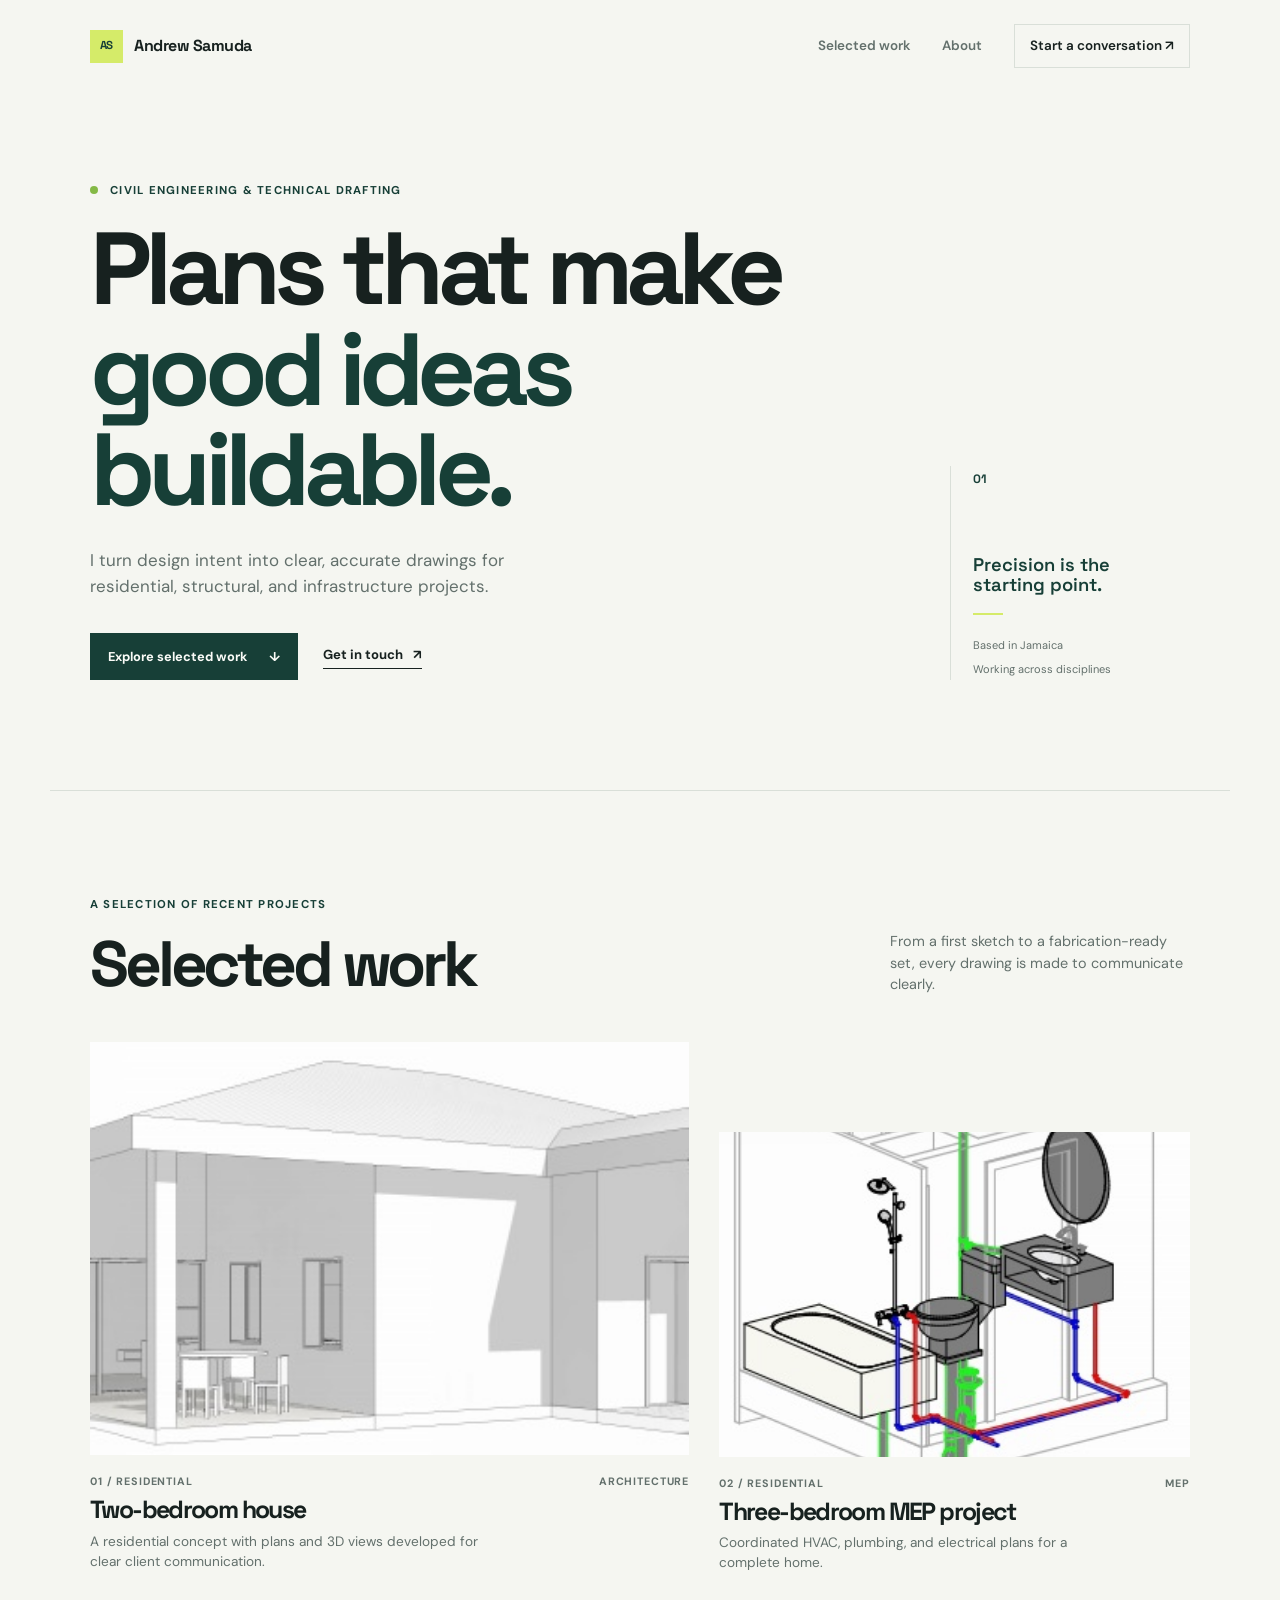
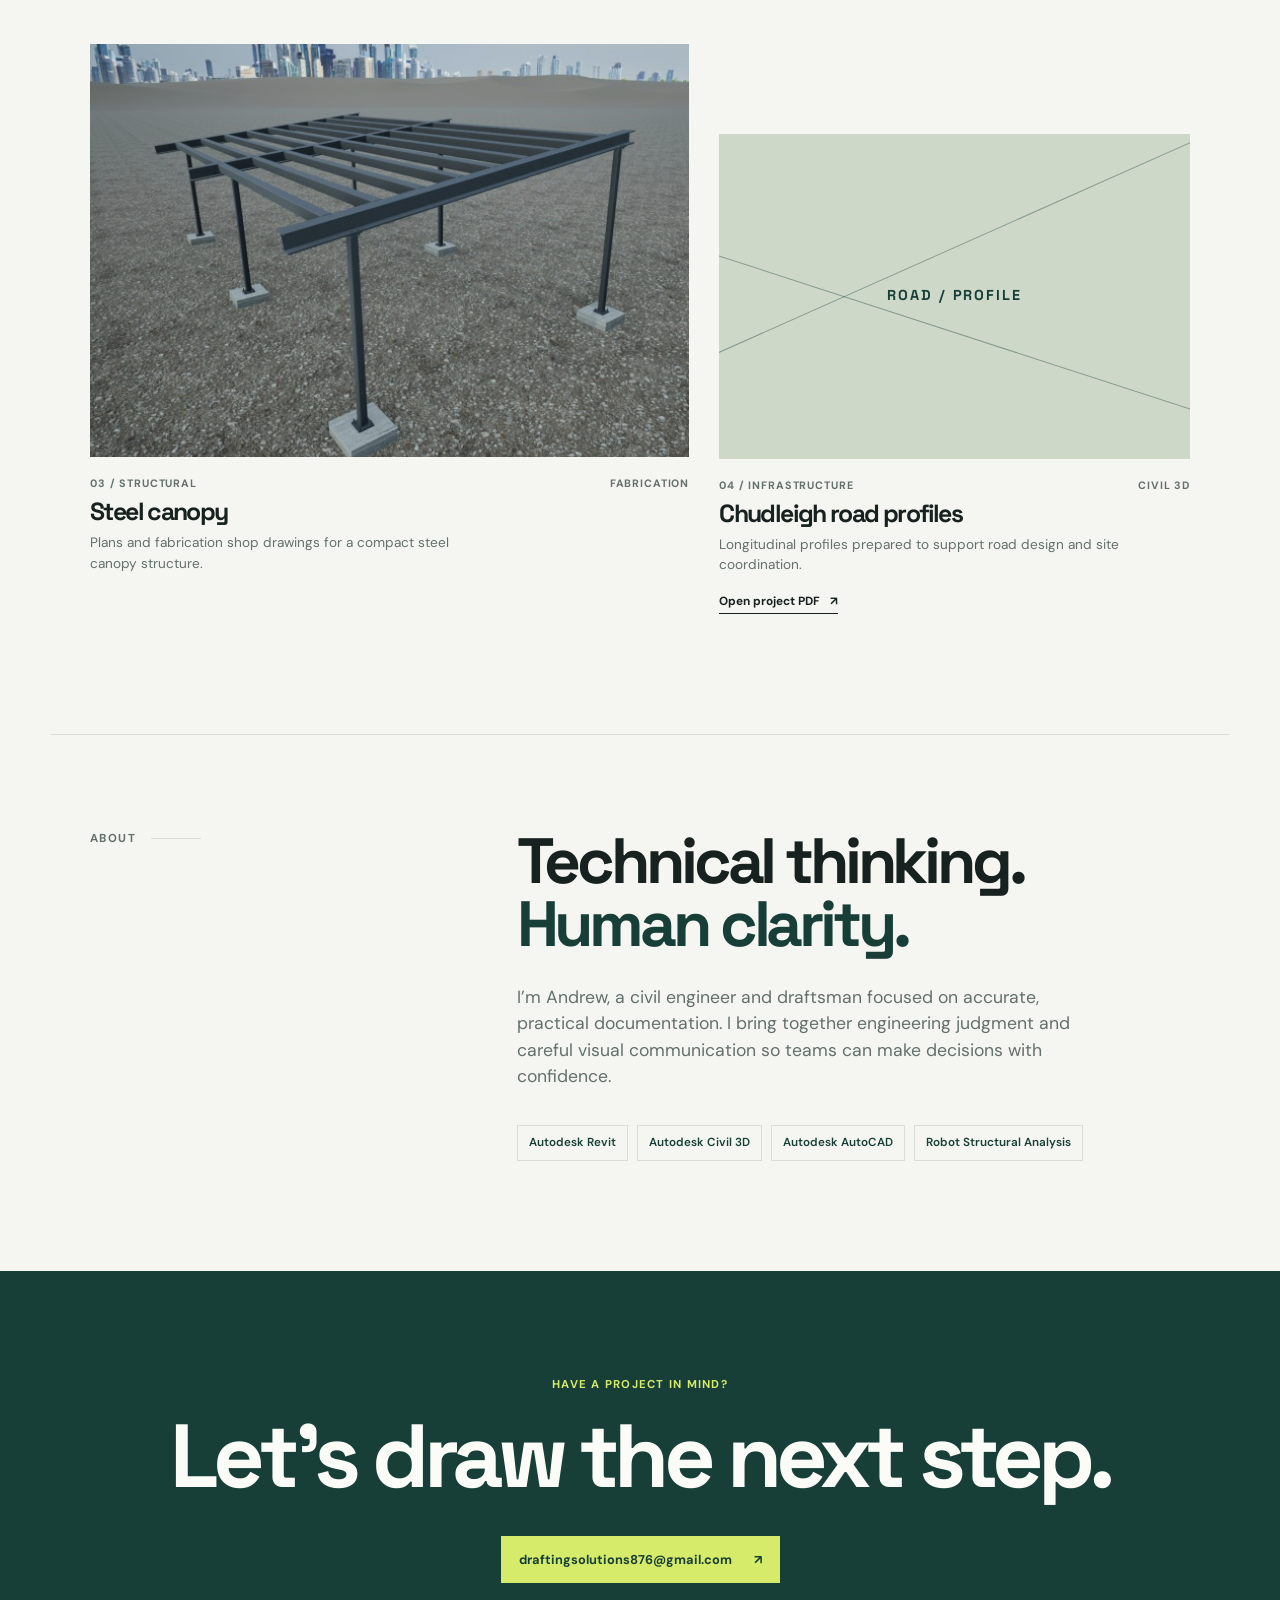
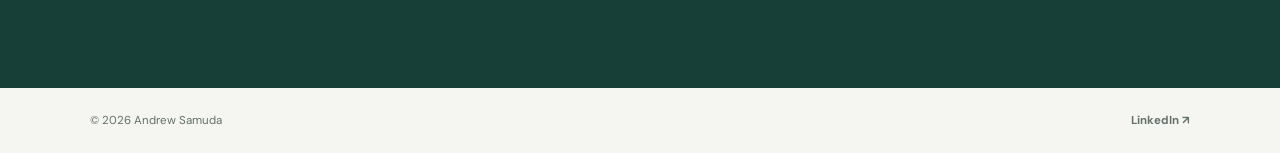
==== index.html @ 1c235bd5 "Move site files to repo root" ====
<!doctype html>
<html lang="en">
<head>
  <meta charset="utf-8">
  <meta name="viewport" content="width=device-width, initial-scale=1">
  <meta name="description" content="Andrew Samuda's civil engineering and technical drafting portfolio.">
  <title>Andrew Samuda | Civil Engineering &amp; Drafting</title>
  <link rel="preconnect" href="https://fonts.googleapis.com">
  <link rel="preconnect" href="https://fonts.gstatic.com" crossorigin>
  <link href="https://fonts.googleapis.com/css2?family=DM+Sans:wght@400;500;600;700&amp;family=Space+Grotesk:wght@500;600;700&amp;display=swap" rel="stylesheet">
  <link rel="stylesheet" href="style.css">
</head>
<body>
  <header class="site-header">
    <a class="brand" href="#top" aria-label="Andrew Samuda home">
      <span class="brand-mark">AS</span>
      <span>Andrew Samuda</span>
    </a>
    <nav aria-label="Primary navigation">
      <a href="#work">Selected work</a>
      <a href="#about">About</a>
      <a class="nav-contact" href="mailto:draftingsolutions876@gmail.com">Start a conversation <span aria-hidden="true">↗</span></a>
    </nav>
  </header>

  <main id="top">
    <section class="hero" aria-labelledby="hero-title">
      <div class="hero-copy">
        <p class="eyebrow"><span class="status-dot"></span> Civil engineering &amp; technical drafting</p>
        <h1 id="hero-title">Plans that make<br><em>good ideas buildable.</em></h1>
        <p class="hero-intro">I turn design intent into clear, accurate drawings for residential, structural, and infrastructure projects.</p>
        <div class="hero-actions">
          <a class="button button-primary" href="#work">Explore selected work <span aria-hidden="true">↓</span></a>
          <a class="text-link" href="mailto:draftingsolutions876@gmail.com">Get in touch <span aria-hidden="true">↗</span></a>
        </div>
      </div>
      <div class="hero-note" aria-label="Professional focus">
        <span class="note-number">01</span>
        <p>Precision is the<br>starting point.</p>
        <span class="note-line"></span>
        <small>Based in Jamaica<br>Working across disciplines</small>
      </div>
    </section>

    <section class="work-section" id="work" aria-labelledby="work-title">
      <div class="section-heading">
        <div>
          <p class="eyebrow">A selection of recent projects</p>
          <h2 id="work-title">Selected work</h2>
        </div>
        <p class="section-description">From a first sketch to a fabrication-ready set, every drawing is made to communicate clearly.</p>
      </div>

      <div class="project-grid">
        <article class="project-card project-featured">
          <a class="project-image" href="portfolio/2-bedroom-house.pdf" target="_blank" rel="noopener" aria-label="Open two-bedroom residential project PDF">
            <img src="portfolio/2bedroom.jpg" alt="Rendered view of a two-bedroom house">
            <span class="view-project">View PDF <span aria-hidden="true">↗</span></span>
          </a>
          <div class="project-meta"><span>01 / Residential</span><span>Architecture</span></div>
          <h3>Two-bedroom house</h3>
          <p>A residential concept with plans and 3D views developed for clear client communication.</p>
        </article>

        <article class="project-card">
          <a class="project-image" href="portfolio/3-Bedroom-MEP-Project.pdf" target="_blank" rel="noopener" aria-label="Open three-bedroom MEP project PDF">
            <img src="portfolio/mep.jpg" alt="MEP drawing for a residential project">
            <span class="view-project">View PDF <span aria-hidden="true">↗</span></span>
          </a>
          <div class="project-meta"><span>02 / Residential</span><span>MEP</span></div>
          <h3>Three-bedroom MEP project</h3>
          <p>Coordinated HVAC, plumbing, and electrical plans for a complete home.</p>
        </article>

        <article class="project-card">
          <a class="project-image" href="portfolio/steel-canopy.pdf" target="_blank" rel="noopener" aria-label="Open steel canopy project PDF">
            <img src="portfolio/canopy.jpg" alt="Steel canopy design drawing">
            <span class="view-project">View PDF <span aria-hidden="true">↗</span></span>
          </a>
          <div class="project-meta"><span>03 / Structural</span><span>Fabrication</span></div>
          <h3>Steel canopy</h3>
          <p>Plans and fabrication shop drawings for a compact steel canopy structure.</p>
        </article>

        <article class="project-card">
          <a class="project-image project-placeholder" href="portfolio/chudleigh-road profiles.pdf" target="_blank" rel="noopener" aria-label="Open Chudleigh road profiles project PDF">
            <span class="placeholder-label">ROAD / PROFILE</span>
            <span class="road-line road-line-one"></span><span class="road-line road-line-two"></span>
            <span class="view-project">View PDF <span aria-hidden="true">↗</span></span>
          </a>
          <div class="project-meta"><span>04 / Infrastructure</span><span>Civil 3D</span></div>
          <h3>Chudleigh road profiles</h3>
          <p>Longitudinal profiles prepared to support road design and site coordination.</p>
          <a class="download-link" href="portfolio/chudleigh-road profiles.pdf" target="_blank" rel="noopener">Open project PDF <span aria-hidden="true">↗</span></a>
        </article>
      </div>
    </section>

    <section class="about-section" id="about" aria-labelledby="about-title">
      <div class="about-label"><span>About</span><span class="about-rule"></span></div>
      <div class="about-content">
        <h2 id="about-title">Technical thinking.<br><em>Human clarity.</em></h2>
        <p>I’m Andrew, a civil engineer and draftsman focused on accurate, practical documentation. I bring together engineering judgment and careful visual communication so teams can make decisions with confidence.</p>
        <div class="skills" aria-label="Software skills">
          <span>Autodesk Revit</span><span>Autodesk Civil 3D</span><span>Autodesk AutoCAD</span><span>Robot Structural Analysis</span>
        </div>
      </div>
    </section>

    <section class="contact-section" aria-labelledby="contact-title">
      <p class="eyebrow">Have a project in mind?</p>
      <h2 id="contact-title">Let’s draw the next step.</h2>
      <a class="button button-light" href="mailto:draftingsolutions876@gmail.com">draftingsolutions876@gmail.com <span aria-hidden="true">↗</span></a>
    </section>
  </main>

  <footer class="site-footer">
    <span>© 2026 Andrew Samuda</span>
    <a href="https://www.linkedin.com/in/andrew-samuda-96840727b/" target="_blank" rel="noopener">LinkedIn <span aria-hidden="true">↗</span></a>
  </footer>
</body>
</html>
---- style.css ----
:root {
  --ink: #17211f;
  --muted: #63706c;
  --paper: #f5f6f1;
  --line: #d9dfd8;
  --lime: #d5eb69;
  --forest: #173f37;
  --white: #fbfcf8;
}

* { box-sizing: border-box; }
html { scroll-behavior: smooth; }
body { margin: 0; color: var(--ink); background: var(--paper); font-family: 'DM Sans', sans-serif; line-height: 1.5; }
a { color: inherit; text-decoration: none; }
a:focus-visible { outline: 2px solid var(--forest); outline-offset: 4px; }
.site-header, .site-footer, main > section { max-width: 1180px; margin: 0 auto; padding-left: 40px; padding-right: 40px; }
.site-header { display: flex; align-items: center; justify-content: space-between; padding-top: 24px; padding-bottom: 24px; }
.brand { display: inline-flex; align-items: center; gap: 11px; font-family: 'Space Grotesk', sans-serif; font-weight: 700; letter-spacing: -.03em; }
.brand-mark { display: grid; place-items: center; width: 33px; height: 33px; color: var(--forest); background: var(--lime); font-size: .72rem; letter-spacing: -.06em; }
nav { display: flex; align-items: center; gap: 32px; font-size: .84rem; font-weight: 600; }
nav a { color: var(--muted); transition: color .2s ease; } nav a:hover, .site-footer a:hover { color: var(--forest); }
nav .nav-contact { padding: 11px 15px; color: var(--ink); border: 1px solid var(--line); }
.hero { min-height: 590px; display: grid; grid-template-columns: 1fr 240px; align-items: end; gap: 60px; padding-top: 90px; padding-bottom: 110px; border-bottom: 1px solid var(--line); }
.eyebrow { margin: 0 0 20px; color: var(--forest); font-size: .71rem; font-weight: 700; letter-spacing: .11em; text-transform: uppercase; }
.status-dot { display: inline-block; width: 8px; height: 8px; margin-right: 8px; background: #84b946; border-radius: 50%; }
h1, h2, h3, p { margin-top: 0; } h1, h2, h3 { font-family: 'Space Grotesk', sans-serif; letter-spacing: -.065em; line-height: .98; }
h1 { max-width: 800px; margin-bottom: 28px; font-size: clamp(3.4rem, 8vw, 6.7rem); } h1 em, h2 em { color: var(--forest); font-style: normal; }
.hero-intro { max-width: 430px; margin-bottom: 34px; color: var(--muted); font-size: 1.06rem; }
.hero-actions { display: flex; align-items: center; gap: 25px; } .button { display: inline-flex; align-items: center; gap: 22px; padding: 14px 18px; font-size: .8rem; font-weight: 700; transition: transform .2s ease, background .2s ease; } .button:hover { transform: translateY(-2px); }
.button-primary { color: var(--white); background: var(--forest); } .button-primary:hover { background: #24594e; }
.text-link, .download-link { padding-bottom: 3px; border-bottom: 1px solid var(--ink); font-size: .82rem; font-weight: 700; } .text-link span, .download-link span { margin-left: 7px; }
.hero-note { align-self: end; padding-left: 22px; border-left: 1px solid var(--line); color: var(--forest); } .note-number { font-family: 'Space Grotesk', sans-serif; font-size: .76rem; font-weight: 700; } .hero-note p { margin: 65px 0 18px; font-family: 'Space Grotesk', sans-serif; font-size: 1.15rem; font-weight: 600; line-height: 1.1; } .note-line { display: block; width: 30px; height: 2px; margin-bottom: 17px; background: var(--lime); } .hero-note small { color: var(--muted); font-size: .69rem; line-height: 1.5; }
.work-section { padding-top: 105px; padding-bottom: 120px; } .section-heading { display: flex; justify-content: space-between; gap: 50px; align-items: end; margin-bottom: 46px; } h2 { margin-bottom: 0; font-size: clamp(2.3rem, 5vw, 4rem); } .section-description { max-width: 300px; margin: 0; color: var(--muted); font-size: .9rem; }
.project-grid { display: grid; grid-template-columns: 1.12fr .88fr; gap: 70px 30px; } .project-card:nth-child(2), .project-card:nth-child(4) { margin-top: 90px; } .project-image { position: relative; display: block; overflow: hidden; aspect-ratio: 1.45 / 1; background: #dfe6dc; } .project-image img { width: 100%; height: 100%; display: block; object-fit: cover; filter: saturate(.82); transition: transform .5s ease; } .project-image:hover img { transform: scale(1.04); } .view-project { position: absolute; right: 14px; bottom: 14px; padding: 9px 11px; color: var(--ink); background: var(--lime); font-size: .72rem; font-weight: 700; opacity: 0; transform: translateY(5px); transition: opacity .2s ease, transform .2s ease; } .project-image:hover .view-project, .project-image:focus .view-project { opacity: 1; transform: translateY(0); }
.project-meta { display: flex; justify-content: space-between; margin: 18px 0 9px; color: var(--muted); font-size: .67rem; font-weight: 700; letter-spacing: .08em; text-transform: uppercase; } .project-card h3 { margin-bottom: 9px; font-size: 1.55rem; } .project-card p { max-width: 400px; margin-bottom: 0; color: var(--muted); font-size: .85rem; }
.project-placeholder { display: grid; place-items: center; overflow: hidden; color: var(--forest); background: #ced8c9; } .placeholder-label { position: relative; z-index: 1; font-family: 'Space Grotesk', sans-serif; font-size: .9rem; font-weight: 700; letter-spacing: .13em; } .road-line { position: absolute; width: 140%; height: 1px; background: rgba(23, 63, 55, .4); transform: rotate(-24deg); } .road-line-one { top: 35%; } .road-line-two { top: 61%; transform: rotate(18deg); } .download-link { display: inline-block; margin-top: 17px; font-size: .74rem; }
.about-section { display: grid; grid-template-columns: 1fr 2fr; gap: 90px; padding-top: 95px; padding-bottom: 110px; border-top: 1px solid var(--line); } .about-label { display: flex; gap: 15px; color: var(--muted); font-size: .72rem; font-weight: 700; letter-spacing: .12em; text-transform: uppercase; } .about-rule { width: 50px; height: 1px; margin-top: 8px; background: var(--line); } .about-content { max-width: 700px; } .about-content h2 { margin-bottom: 28px; } .about-content > p { max-width: 580px; color: var(--muted); font-size: 1.1rem; } .skills { display: flex; flex-wrap: wrap; gap: 9px; margin-top: 36px; } .skills span { padding: 8px 11px; border: 1px solid var(--line); color: var(--forest); font-size: .73rem; font-weight: 600; }
.contact-section { max-width: none !important; padding-top: 105px; padding-bottom: 105px; color: var(--white); background: var(--forest); text-align: center; } .contact-section .eyebrow { color: var(--lime); } .contact-section h2 { margin-bottom: 35px; font-size: clamp(3rem, 7vw, 6rem); } .button-light { color: var(--forest); background: var(--lime); }
.site-footer { display: flex; justify-content: space-between; padding-top: 24px; padding-bottom: 24px; color: var(--muted); font-size: .72rem; } .site-footer a { font-weight: 700; }
@media (max-width: 700px) { .site-header, .site-footer, main > section { padding-left: 22px; padding-right: 22px; } .site-header { align-items: flex-start; } nav { gap: 13px; } nav a:not(.nav-contact) { display: none; } nav .nav-contact { padding: 8px 9px; font-size: .7rem; } .hero { min-height: auto; display: block; padding-top: 80px; padding-bottom: 75px; } h1 { font-size: clamp(3.1rem, 15vw, 5rem); } .hero-intro { font-size: .98rem; } .hero-note { margin-top: 65px; } .hero-note p { margin-top: 22px; } .section-heading { display: block; margin-bottom: 35px; } .section-description { margin-top: 20px; } .work-section { padding-top: 72px; padding-bottom: 80px; } .project-grid { display: block; } .project-card, .project-card:nth-child(2), .project-card:nth-child(4) { margin: 0 0 58px; } .project-image { aspect-ratio: 1.3 / 1; } .about-section { display: block; padding-top: 70px; padding-bottom: 75px; } .about-label { margin-bottom: 35px; } .about-content > p { font-size: 1rem; } .contact-section { padding-top: 78px !important; padding-bottom: 78px !important; } .contact-section h2 { font-size: clamp(3rem, 15vw, 5rem); } .button-light { max-width: 100%; font-size: .7rem; } }
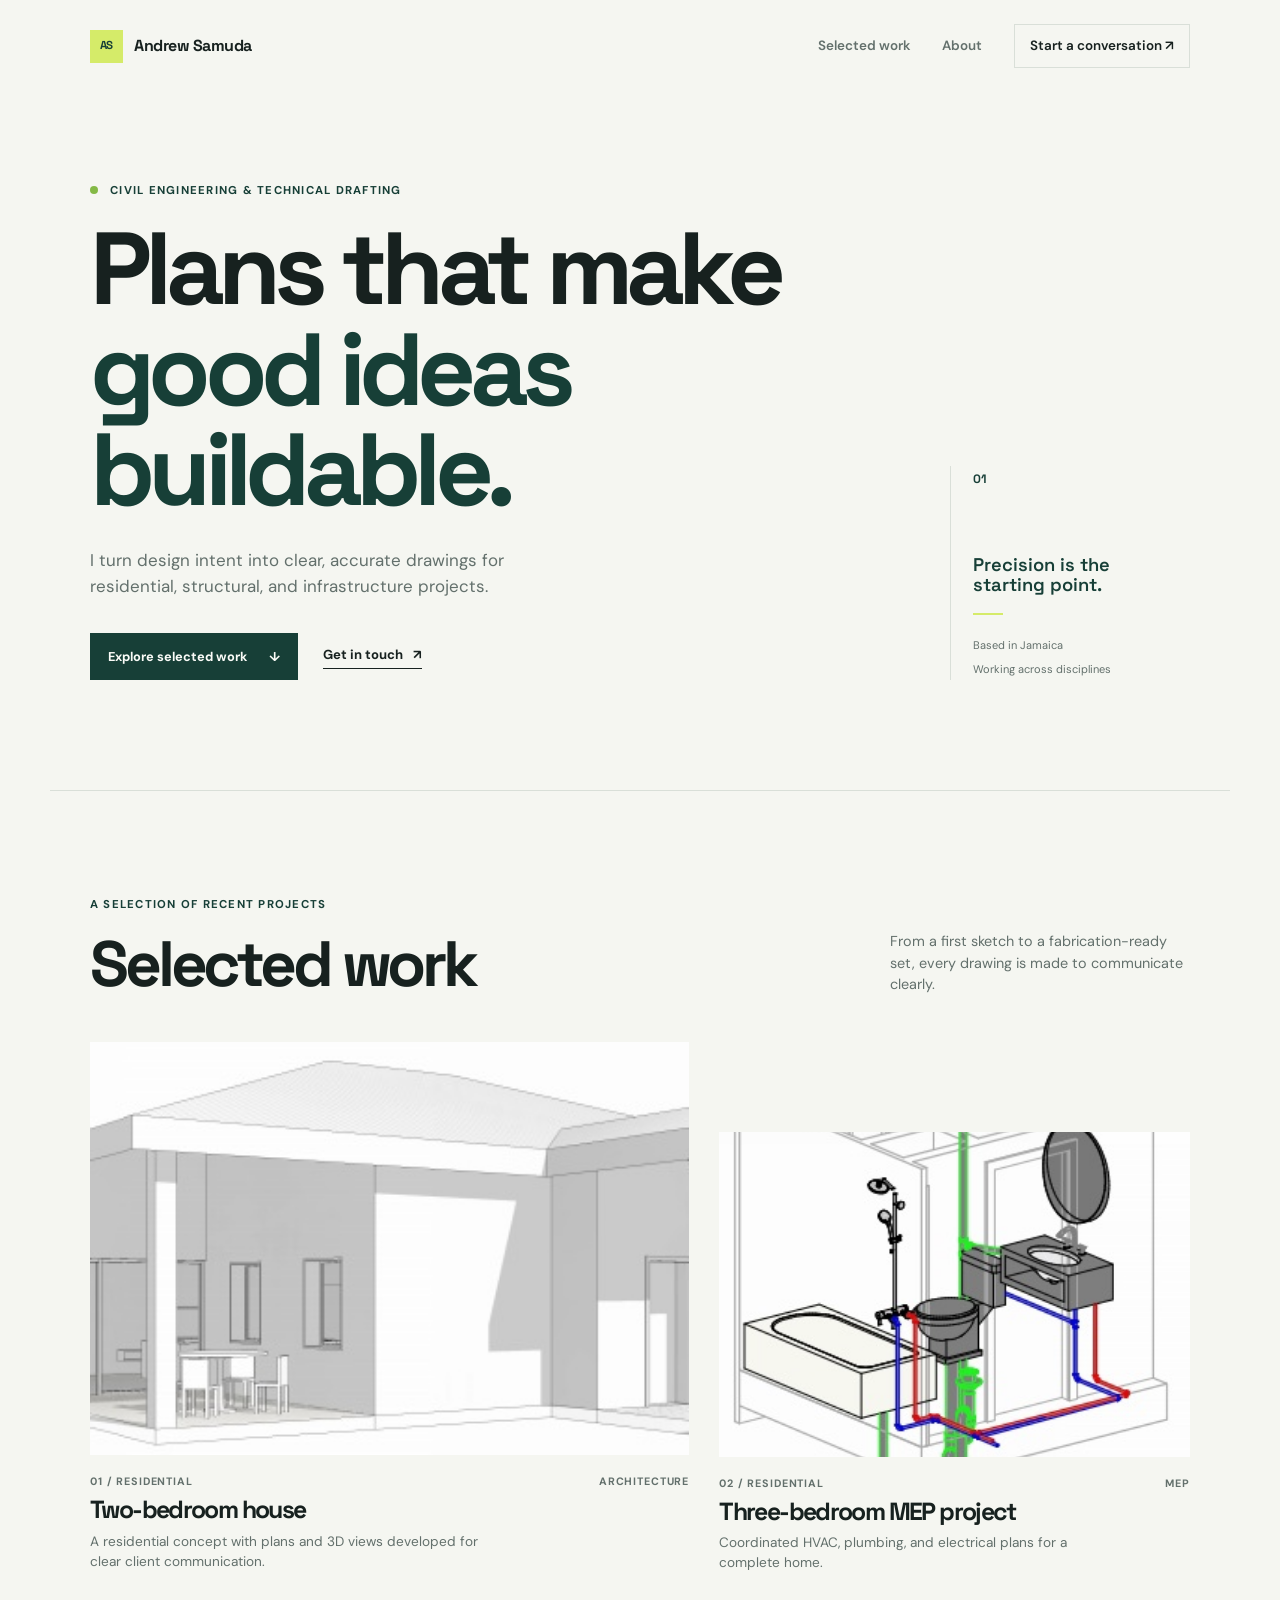
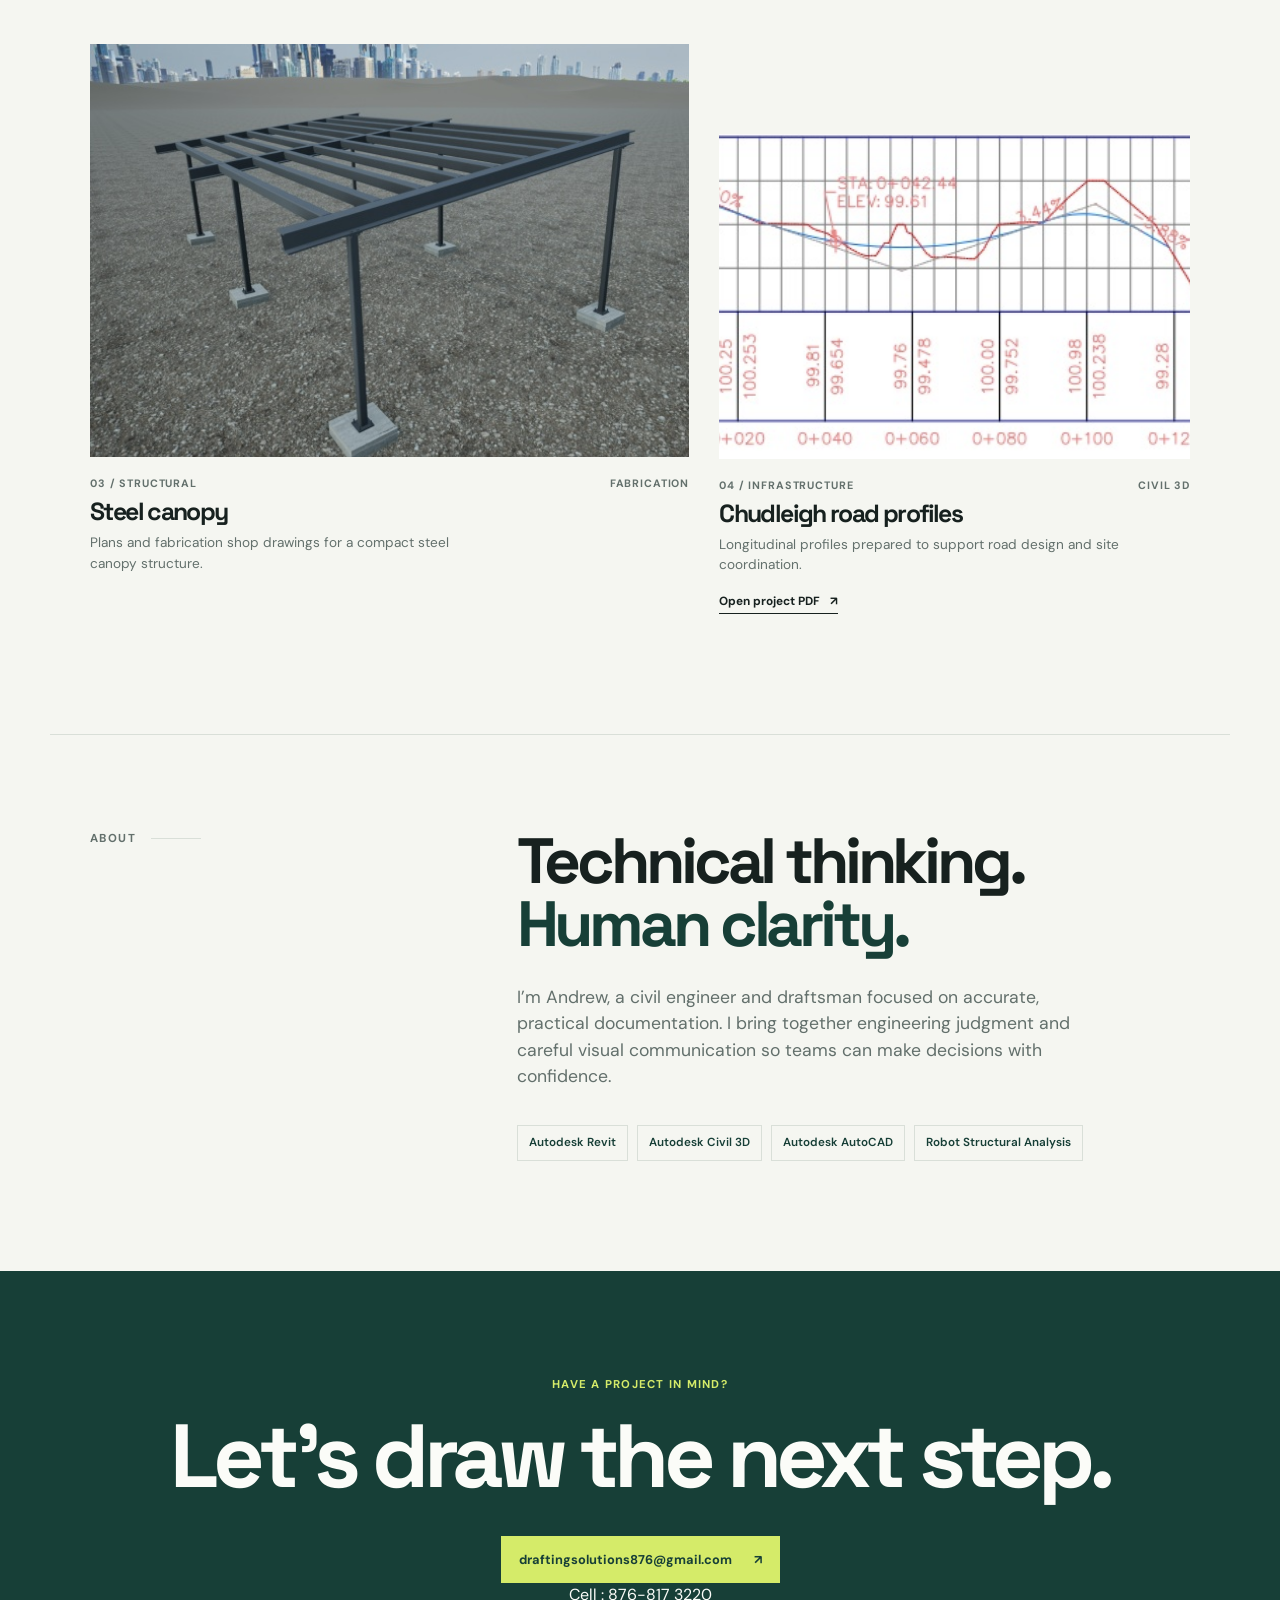
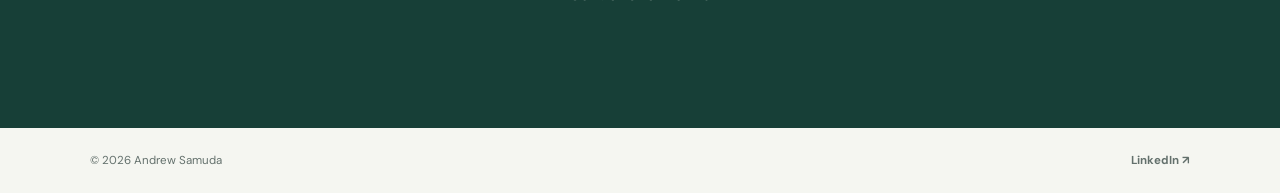
==== commit 883d1d0e: "Fix Chudleigh preview, email links, and add email fallback" ====
--- a/index.html
+++ b/index.html
@@ -19,7 +19,7 @@
     <nav aria-label="Primary navigation">
       <a href="#work">Selected work</a>
       <a href="#about">About</a>
-      <a class="nav-contact" href="mailto:draftingsolutions876@gmail.com">Start a conversation <span aria-hidden="true">↗</span></a>
+      <a class="nav-contact" href="https://mail.google.com/mail/?view=cm&to=draftingsolutions876@gmail.com&su=Project%20Enquiry" target="_blank" rel="noopener">Start a conversation <span aria-hidden="true">↗</span></a>
     </nav>
   </header>
 
@@ -31,7 +31,7 @@
         <p class="hero-intro">I turn design intent into clear, accurate drawings for residential, structural, and infrastructure projects.</p>
         <div class="hero-actions">
           <a class="button button-primary" href="#work">Explore selected work <span aria-hidden="true">↓</span></a>
-          <a class="text-link" href="mailto:draftingsolutions876@gmail.com">Get in touch <span aria-hidden="true">↗</span></a>
+          <a class="text-link" href="https://mail.google.com/mail/?view=cm&to=draftingsolutions876@gmail.com&su=Project%20Enquiry" target="_blank" rel="noopener">Get in touch <span aria-hidden="true">↗</span></a>
         </div>
       </div>
       <div class="hero-note" aria-label="Professional focus">
@@ -83,15 +83,14 @@
         </article>
 
         <article class="project-card">
-          <a class="project-image project-placeholder" href="portfolio/chudleigh-road profiles.pdf" target="_blank" rel="noopener" aria-label="Open Chudleigh road profiles project PDF">
-            <span class="placeholder-label">ROAD / PROFILE</span>
-            <span class="road-line road-line-one"></span><span class="road-line road-line-two"></span>
+          <a class="project-image project-placeholder" href="portfolio/chudleigh-road-profiles.pdf" target="_blank" rel="noopener" aria-label="Open Chudleigh road profiles project PDF">
+            <img src="portfolio/chudleigh.jpg" alt="Chudleigh road profile drawing">
             <span class="view-project">View PDF <span aria-hidden="true">↗</span></span>
           </a>
           <div class="project-meta"><span>04 / Infrastructure</span><span>Civil 3D</span></div>
           <h3>Chudleigh road profiles</h3>
           <p>Longitudinal profiles prepared to support road design and site coordination.</p>
-          <a class="download-link" href="portfolio/chudleigh-road profiles.pdf" target="_blank" rel="noopener">Open project PDF <span aria-hidden="true">↗</span></a>
+          <a class="download-link" href="portfolio/chudleigh-road-profiles.pdf" target="_blank" rel="noopener">Open project PDF <span aria-hidden="true">↗</span></a>
         </article>
       </div>
     </section>
@@ -110,7 +109,8 @@
     <section class="contact-section" aria-labelledby="contact-title">
       <p class="eyebrow">Have a project in mind?</p>
       <h2 id="contact-title">Let’s draw the next step.</h2>
-      <a class="button button-light" href="mailto:draftingsolutions876@gmail.com">draftingsolutions876@gmail.com <span aria-hidden="true">↗</span></a>
+      <a class="button button-light" href="https://mail.google.com/mail/?view=cm&to=draftingsolutions876@gmail.com&su=Project%20Enquiry" target="_blank" rel="noopener">draftingsolutions876@gmail.com <span aria-hidden="true">↗</span></a>
+      <p class="contact-note">Cell : 876-817 3220</p>
     </section>
   </main>
 
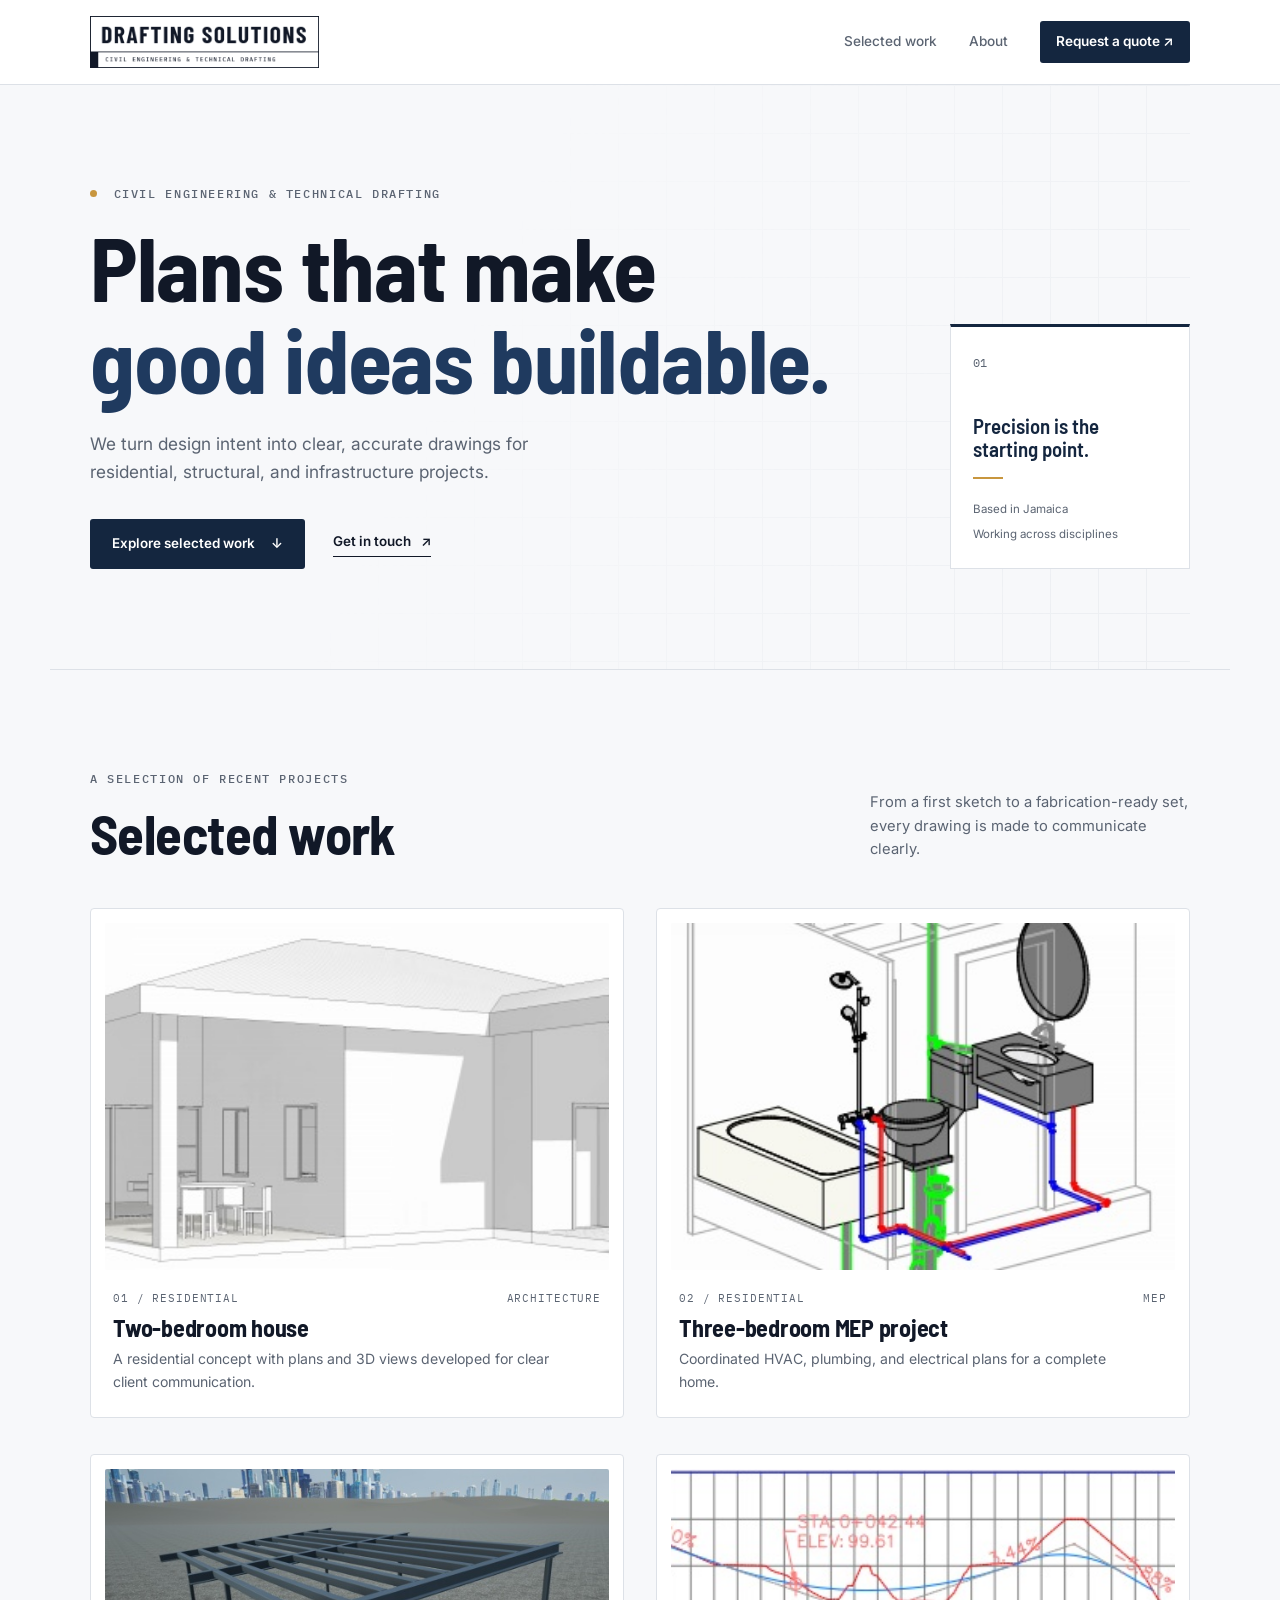
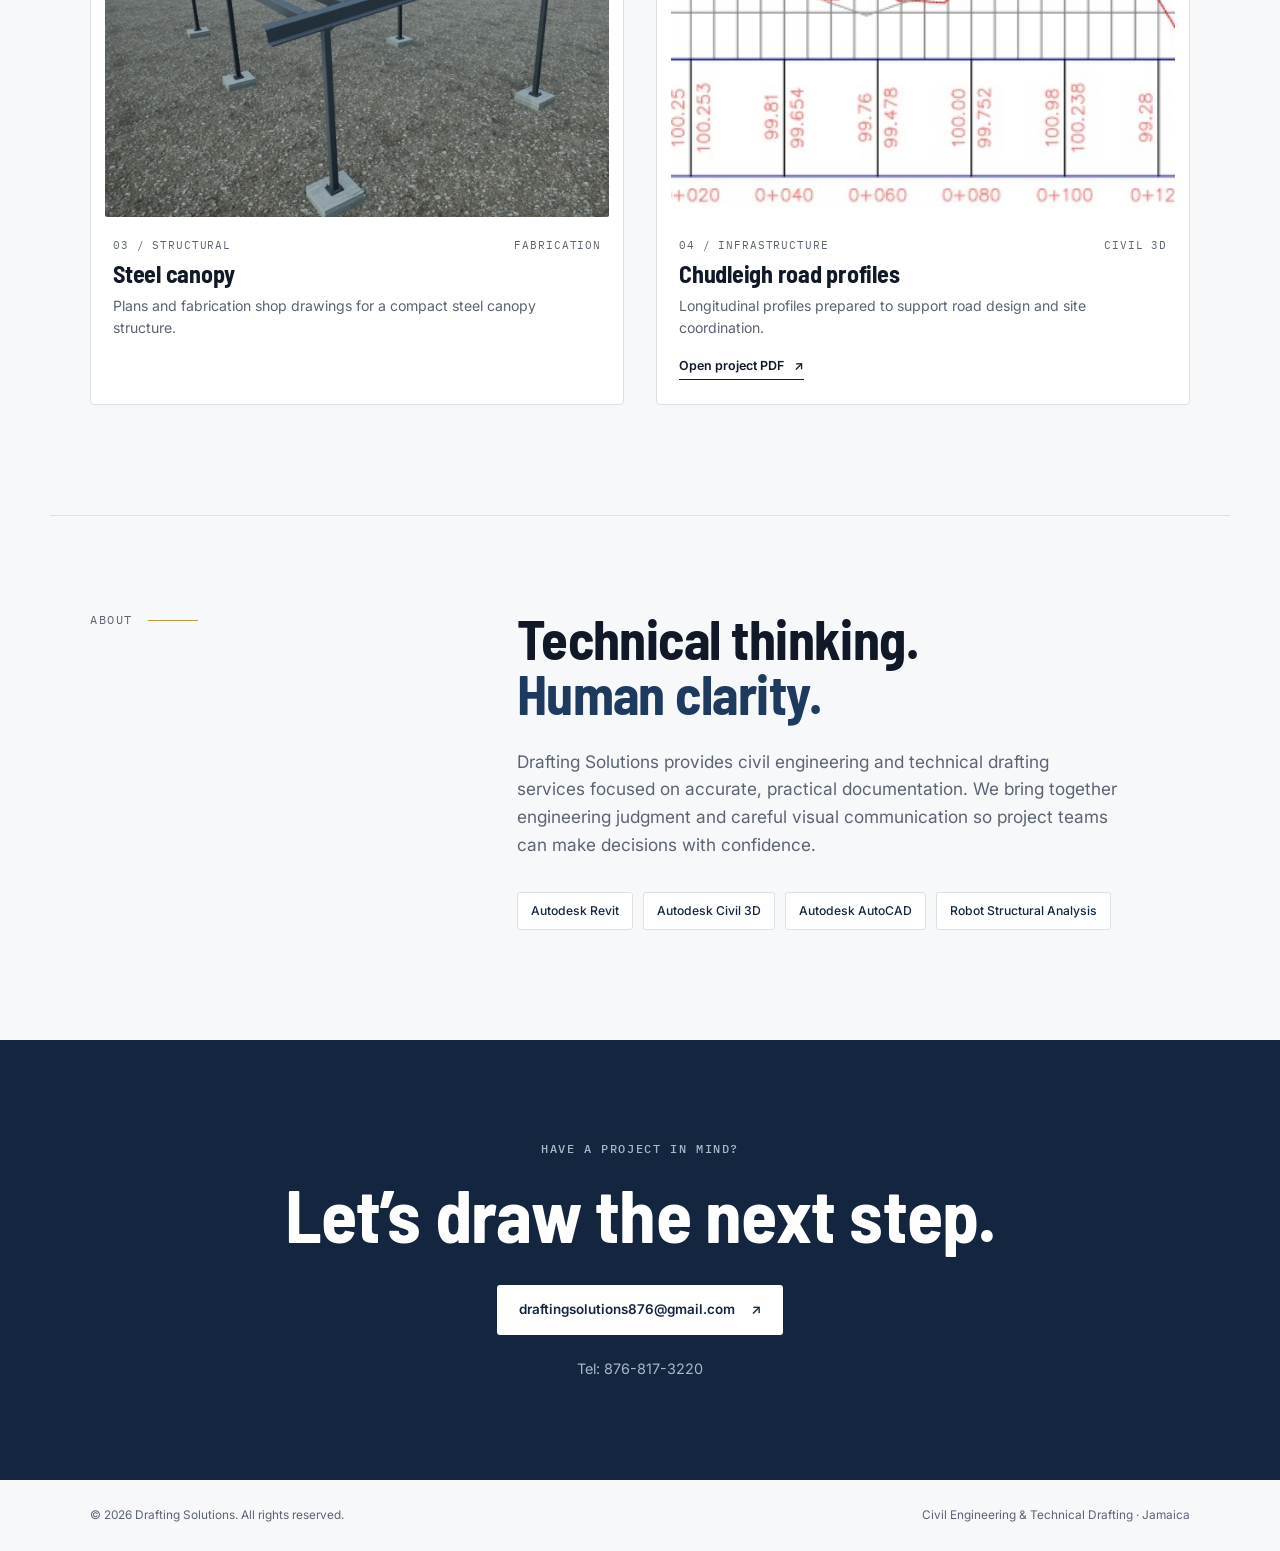
==== commit 4145e1bb: "Rebrand site as Drafting Solutions and refresh styling - Replace personal name with company name and" ====
--- a/index.html
+++ b/index.html
@@ -3,24 +3,25 @@
 <head>
   <meta charset="utf-8">
   <meta name="viewport" content="width=device-width, initial-scale=1">
-  <meta name="description" content="Andrew Samuda's civil engineering and technical drafting portfolio.">
-  <title>Andrew Samuda | Civil Engineering &amp; Drafting</title>
+  <meta name="description" content="Drafting Solutions — civil engineering and technical drafting services based in Jamaica.">
+  <title>Drafting Solutions | Civil Engineering &amp; Technical Drafting</title>
   <link rel="preconnect" href="https://fonts.googleapis.com">
   <link rel="preconnect" href="https://fonts.gstatic.com" crossorigin>
-  <link href="https://fonts.googleapis.com/css2?family=DM+Sans:wght@400;500;600;700&amp;family=Space+Grotesk:wght@500;600;700&amp;display=swap" rel="stylesheet">
+  <link href="https://fonts.googleapis.com/css2?family=Barlow+Semi+Condensed:wght@500;600;700&amp;family=IBM+Plex+Mono:wght@500&amp;family=Inter:wght@400;500;600;700&amp;display=swap" rel="stylesheet">
   <link rel="stylesheet" href="style.css">
 </head>
 <body>
   <header class="site-header">
-    <a class="brand" href="#top" aria-label="Andrew Samuda home">
-      <span class="brand-mark">AS</span>
-      <span>Andrew Samuda</span>
-    </a>
-    <nav aria-label="Primary navigation">
-      <a href="#work">Selected work</a>
-      <a href="#about">About</a>
-      <a class="nav-contact" href="https://mail.google.com/mail/?view=cm&to=draftingsolutions876@gmail.com&su=Project%20Enquiry" target="_blank" rel="noopener">Start a conversation <span aria-hidden="true">↗</span></a>
-    </nav>
+    <div class="header-inner">
+      <a class="brand" href="#top" aria-label="Drafting Solutions home">
+        <img src="assets/logo.png" alt="Drafting Solutions — Civil Engineering &amp; Technical Drafting" width="554" height="126">
+      </a>
+      <nav aria-label="Primary navigation">
+        <a href="#work">Selected work</a>
+        <a href="#about">About</a>
+        <a class="nav-contact" href="https://mail.google.com/mail/?view=cm&to=draftingsolutions876@gmail.com&su=Project%20Enquiry" target="_blank" rel="noopener">Request a quote <span aria-hidden="true">↗</span></a>
+      </nav>
+    </div>
   </header>
 
   <main id="top">
@@ -28,7 +29,7 @@
       <div class="hero-copy">
         <p class="eyebrow"><span class="status-dot"></span> Civil engineering &amp; technical drafting</p>
         <h1 id="hero-title">Plans that make<br><em>good ideas buildable.</em></h1>
-        <p class="hero-intro">I turn design intent into clear, accurate drawings for residential, structural, and infrastructure projects.</p>
+        <p class="hero-intro">We turn design intent into clear, accurate drawings for residential, structural, and infrastructure projects.</p>
         <div class="hero-actions">
           <a class="button button-primary" href="#work">Explore selected work <span aria-hidden="true">↓</span></a>
           <a class="text-link" href="https://mail.google.com/mail/?view=cm&to=draftingsolutions876@gmail.com&su=Project%20Enquiry" target="_blank" rel="noopener">Get in touch <span aria-hidden="true">↗</span></a>
@@ -83,7 +84,7 @@
         </article>
 
         <article class="project-card">
-          <a class="project-image project-placeholder" href="portfolio/chudleigh-road-profiles.pdf" target="_blank" rel="noopener" aria-label="Open Chudleigh road profiles project PDF">
+          <a class="project-image" href="portfolio/chudleigh-road-profiles.pdf" target="_blank" rel="noopener" aria-label="Open Chudleigh road profiles project PDF">
             <img src="portfolio/chudleigh.jpg" alt="Chudleigh road profile drawing">
             <span class="view-project">View PDF <span aria-hidden="true">↗</span></span>
           </a>
@@ -99,7 +100,7 @@
       <div class="about-label"><span>About</span><span class="about-rule"></span></div>
       <div class="about-content">
         <h2 id="about-title">Technical thinking.<br><em>Human clarity.</em></h2>
-        <p>I’m Andrew, a civil engineer and draftsman focused on accurate, practical documentation. I bring together engineering judgment and careful visual communication so teams can make decisions with confidence.</p>
+        <p>Drafting Solutions provides civil engineering and technical drafting services focused on accurate, practical documentation. We bring together engineering judgment and careful visual communication so project teams can make decisions with confidence.</p>
         <div class="skills" aria-label="Software skills">
           <span>Autodesk Revit</span><span>Autodesk Civil 3D</span><span>Autodesk AutoCAD</span><span>Robot Structural Analysis</span>
         </div>
@@ -110,13 +111,13 @@
       <p class="eyebrow">Have a project in mind?</p>
       <h2 id="contact-title">Let’s draw the next step.</h2>
       <a class="button button-light" href="https://mail.google.com/mail/?view=cm&to=draftingsolutions876@gmail.com&su=Project%20Enquiry" target="_blank" rel="noopener">draftingsolutions876@gmail.com <span aria-hidden="true">↗</span></a>
-      <p class="contact-note">Cell : 876-817 3220</p>
+      <p class="contact-note">Tel: 876-817-3220</p>
     </section>
   </main>
 
   <footer class="site-footer">
-    <span>© 2026 Andrew Samuda</span>
-    <a href="https://www.linkedin.com/in/andrew-samuda-96840727b/" target="_blank" rel="noopener">LinkedIn <span aria-hidden="true">↗</span></a>
+    <span>© 2026 Drafting Solutions. All rights reserved.</span>
+    <span>Civil Engineering &amp; Technical Drafting · Jamaica</span>
   </footer>
 </body>
 </html>
--- a/style.css
+++ b/style.css
@@ -1,40 +1,106 @@
 :root {
-  --ink: #17211f;
-  --muted: #63706c;
-  --paper: #f5f6f1;
-  --line: #d9dfd8;
-  --lime: #d5eb69;
-  --forest: #173f37;
-  --white: #fbfcf8;
+  --ink: #111827;
+  --muted: #5b6472;
+  --paper: #f7f8fa;
+  --line: #dde1e7;
+  --accent: #c8963e;
+  --navy: #14263f;
+  --navy-hover: #1f3a5f;
+  --white: #ffffff;
 }
 
 * { box-sizing: border-box; }
-html { scroll-behavior: smooth; }
-body { margin: 0; color: var(--ink); background: var(--paper); font-family: 'DM Sans', sans-serif; line-height: 1.5; }
+html { scroll-behavior: smooth; scroll-padding-top: 90px; }
+body { margin: 0; color: var(--ink); background: var(--paper); font-family: 'Inter', sans-serif; line-height: 1.6; -webkit-font-smoothing: antialiased; }
 a { color: inherit; text-decoration: none; }
-a:focus-visible { outline: 2px solid var(--forest); outline-offset: 4px; }
-.site-header, .site-footer, main > section { max-width: 1180px; margin: 0 auto; padding-left: 40px; padding-right: 40px; }
-.site-header { display: flex; align-items: center; justify-content: space-between; padding-top: 24px; padding-bottom: 24px; }
-.brand { display: inline-flex; align-items: center; gap: 11px; font-family: 'Space Grotesk', sans-serif; font-weight: 700; letter-spacing: -.03em; }
-.brand-mark { display: grid; place-items: center; width: 33px; height: 33px; color: var(--forest); background: var(--lime); font-size: .72rem; letter-spacing: -.06em; }
-nav { display: flex; align-items: center; gap: 32px; font-size: .84rem; font-weight: 600; }
-nav a { color: var(--muted); transition: color .2s ease; } nav a:hover, .site-footer a:hover { color: var(--forest); }
-nav .nav-contact { padding: 11px 15px; color: var(--ink); border: 1px solid var(--line); }
-.hero { min-height: 590px; display: grid; grid-template-columns: 1fr 240px; align-items: end; gap: 60px; padding-top: 90px; padding-bottom: 110px; border-bottom: 1px solid var(--line); }
-.eyebrow { margin: 0 0 20px; color: var(--forest); font-size: .71rem; font-weight: 700; letter-spacing: .11em; text-transform: uppercase; }
-.status-dot { display: inline-block; width: 8px; height: 8px; margin-right: 8px; background: #84b946; border-radius: 50%; }
-h1, h2, h3, p { margin-top: 0; } h1, h2, h3 { font-family: 'Space Grotesk', sans-serif; letter-spacing: -.065em; line-height: .98; }
-h1 { max-width: 800px; margin-bottom: 28px; font-size: clamp(3.4rem, 8vw, 6.7rem); } h1 em, h2 em { color: var(--forest); font-style: normal; }
-.hero-intro { max-width: 430px; margin-bottom: 34px; color: var(--muted); font-size: 1.06rem; }
-.hero-actions { display: flex; align-items: center; gap: 25px; } .button { display: inline-flex; align-items: center; gap: 22px; padding: 14px 18px; font-size: .8rem; font-weight: 700; transition: transform .2s ease, background .2s ease; } .button:hover { transform: translateY(-2px); }
-.button-primary { color: var(--white); background: var(--forest); } .button-primary:hover { background: #24594e; }
-.text-link, .download-link { padding-bottom: 3px; border-bottom: 1px solid var(--ink); font-size: .82rem; font-weight: 700; } .text-link span, .download-link span { margin-left: 7px; }
-.hero-note { align-self: end; padding-left: 22px; border-left: 1px solid var(--line); color: var(--forest); } .note-number { font-family: 'Space Grotesk', sans-serif; font-size: .76rem; font-weight: 700; } .hero-note p { margin: 65px 0 18px; font-family: 'Space Grotesk', sans-serif; font-size: 1.15rem; font-weight: 600; line-height: 1.1; } .note-line { display: block; width: 30px; height: 2px; margin-bottom: 17px; background: var(--lime); } .hero-note small { color: var(--muted); font-size: .69rem; line-height: 1.5; }
-.work-section { padding-top: 105px; padding-bottom: 120px; } .section-heading { display: flex; justify-content: space-between; gap: 50px; align-items: end; margin-bottom: 46px; } h2 { margin-bottom: 0; font-size: clamp(2.3rem, 5vw, 4rem); } .section-description { max-width: 300px; margin: 0; color: var(--muted); font-size: .9rem; }
-.project-grid { display: grid; grid-template-columns: 1.12fr .88fr; gap: 70px 30px; } .project-card:nth-child(2), .project-card:nth-child(4) { margin-top: 90px; } .project-image { position: relative; display: block; overflow: hidden; aspect-ratio: 1.45 / 1; background: #dfe6dc; } .project-image img { width: 100%; height: 100%; display: block; object-fit: cover; filter: saturate(.82); transition: transform .5s ease; } .project-image:hover img { transform: scale(1.04); } .view-project { position: absolute; right: 14px; bottom: 14px; padding: 9px 11px; color: var(--ink); background: var(--lime); font-size: .72rem; font-weight: 700; opacity: 0; transform: translateY(5px); transition: opacity .2s ease, transform .2s ease; } .project-image:hover .view-project, .project-image:focus .view-project { opacity: 1; transform: translateY(0); }
-.project-meta { display: flex; justify-content: space-between; margin: 18px 0 9px; color: var(--muted); font-size: .67rem; font-weight: 700; letter-spacing: .08em; text-transform: uppercase; } .project-card h3 { margin-bottom: 9px; font-size: 1.55rem; } .project-card p { max-width: 400px; margin-bottom: 0; color: var(--muted); font-size: .85rem; }
-.project-placeholder { display: grid; place-items: center; overflow: hidden; color: var(--forest); background: #ced8c9; } .placeholder-label { position: relative; z-index: 1; font-family: 'Space Grotesk', sans-serif; font-size: .9rem; font-weight: 700; letter-spacing: .13em; } .road-line { position: absolute; width: 140%; height: 1px; background: rgba(23, 63, 55, .4); transform: rotate(-24deg); } .road-line-one { top: 35%; } .road-line-two { top: 61%; transform: rotate(18deg); } .download-link { display: inline-block; margin-top: 17px; font-size: .74rem; }
-.about-section { display: grid; grid-template-columns: 1fr 2fr; gap: 90px; padding-top: 95px; padding-bottom: 110px; border-top: 1px solid var(--line); } .about-label { display: flex; gap: 15px; color: var(--muted); font-size: .72rem; font-weight: 700; letter-spacing: .12em; text-transform: uppercase; } .about-rule { width: 50px; height: 1px; margin-top: 8px; background: var(--line); } .about-content { max-width: 700px; } .about-content h2 { margin-bottom: 28px; } .about-content > p { max-width: 580px; color: var(--muted); font-size: 1.1rem; } .skills { display: flex; flex-wrap: wrap; gap: 9px; margin-top: 36px; } .skills span { padding: 8px 11px; border: 1px solid var(--line); color: var(--forest); font-size: .73rem; font-weight: 600; }
-.contact-section { max-width: none !important; padding-top: 105px; padding-bottom: 105px; color: var(--white); background: var(--forest); text-align: center; } .contact-section .eyebrow { color: var(--lime); } .contact-section h2 { margin-bottom: 35px; font-size: clamp(3rem, 7vw, 6rem); } .button-light { color: var(--forest); background: var(--lime); }
-.site-footer { display: flex; justify-content: space-between; padding-top: 24px; padding-bottom: 24px; color: var(--muted); font-size: .72rem; } .site-footer a { font-weight: 700; }
-@media (max-width: 700px) { .site-header, .site-footer, main > section { padding-left: 22px; padding-right: 22px; } .site-header { align-items: flex-start; } nav { gap: 13px; } nav a:not(.nav-contact) { display: none; } nav .nav-contact { padding: 8px 9px; font-size: .7rem; } .hero { min-height: auto; display: block; padding-top: 80px; padding-bottom: 75px; } h1 { font-size: clamp(3.1rem, 15vw, 5rem); } .hero-intro { font-size: .98rem; } .hero-note { margin-top: 65px; } .hero-note p { margin-top: 22px; } .section-heading { display: block; margin-bottom: 35px; } .section-description { margin-top: 20px; } .work-section { padding-top: 72px; padding-bottom: 80px; } .project-grid { display: block; } .project-card, .project-card:nth-child(2), .project-card:nth-child(4) { margin: 0 0 58px; } .project-image { aspect-ratio: 1.3 / 1; } .about-section { display: block; padding-top: 70px; padding-bottom: 75px; } .about-label { margin-bottom: 35px; } .about-content > p { font-size: 1rem; } .contact-section { padding-top: 78px !important; padding-bottom: 78px !important; } .contact-section h2 { font-size: clamp(3rem, 15vw, 5rem); } .button-light { max-width: 100%; font-size: .7rem; } }
+a:focus-visible { outline: 2px solid var(--navy); outline-offset: 4px; }
+.header-inner, .site-footer, main > section { max-width: 1180px; margin: 0 auto; padding-left: 40px; padding-right: 40px; }
+
+/* Header */
+.site-header { position: sticky; top: 0; z-index: 10; background: rgba(255, 255, 255, .94); backdrop-filter: blur(8px); border-bottom: 1px solid var(--line); }
+.header-inner { display: flex; align-items: center; justify-content: space-between; padding-top: 16px; padding-bottom: 16px; }
+.brand { display: inline-flex; align-items: center; }
+.brand img { display: block; width: auto; height: 52px; }
+nav { display: flex; align-items: center; gap: 32px; font-size: .85rem; font-weight: 500; }
+nav a { color: var(--muted); transition: color .2s ease; } nav a:hover { color: var(--navy); }
+nav .nav-contact { padding: 10px 16px; color: var(--white); background: var(--navy); border-radius: 3px; font-weight: 600; transition: background .2s ease; } nav .nav-contact:hover { color: var(--white); background: var(--navy-hover); }
+
+/* Shared type */
+.eyebrow { margin: 0 0 18px; color: var(--muted); font-family: 'IBM Plex Mono', monospace; font-size: .72rem; font-weight: 500; letter-spacing: .14em; text-transform: uppercase; }
+.status-dot { display: inline-block; width: 7px; height: 7px; margin-right: 8px; background: var(--accent); border-radius: 50%; vertical-align: 1px; }
+h1, h2, h3, p { margin-top: 0; } h1, h2, h3 { font-family: 'Barlow Semi Condensed', sans-serif; font-weight: 700; letter-spacing: -.01em; line-height: 1.02; color: var(--ink); }
+h1 em, h2 em { color: var(--navy-hover); font-style: normal; }
+h2 { margin-bottom: 0; font-size: clamp(2.2rem, 4.5vw, 3.4rem); }
+
+/* Buttons & links */
+.button { display: inline-flex; align-items: center; gap: 16px; padding: 14px 22px; border-radius: 3px; font-size: .84rem; font-weight: 600; transition: transform .2s ease, background .2s ease; } .button:hover { transform: translateY(-1px); }
+.button-primary { color: var(--white); background: var(--navy); } .button-primary:hover { background: var(--navy-hover); }
+.button-light { color: var(--navy); background: var(--white); } .button-light:hover { background: #eef1f5; }
+.text-link, .download-link { padding-bottom: 3px; border-bottom: 1px solid var(--ink); font-size: .84rem; font-weight: 600; transition: color .2s ease, border-color .2s ease; } .text-link:hover, .download-link:hover { color: var(--navy-hover); border-color: var(--accent); } .text-link span, .download-link span { margin-left: 7px; }
+
+/* Hero */
+.hero { position: relative; isolation: isolate; min-height: 560px; display: grid; grid-template-columns: 1fr 240px; align-items: end; gap: 60px; padding-top: 100px; padding-bottom: 100px; border-bottom: 1px solid var(--line); }
+.hero::before { content: ''; position: absolute; inset: 0 40px; z-index: -1; background-image: linear-gradient(var(--line) 1px, transparent 1px), linear-gradient(90deg, var(--line) 1px, transparent 1px); background-size: 48px 48px; opacity: .45; -webkit-mask-image: linear-gradient(115deg, transparent 35%, #000 100%); mask-image: linear-gradient(115deg, transparent 35%, #000 100%); }
+h1 { max-width: 800px; margin-bottom: 26px; font-size: clamp(3.2rem, 7vw, 5.8rem); }
+.hero-intro { max-width: 460px; margin-bottom: 34px; color: var(--muted); font-size: 1.08rem; }
+.hero-actions { display: flex; align-items: center; gap: 28px; }
+.hero-note { align-self: end; padding: 22px; background: var(--white); border: 1px solid var(--line); border-top: 3px solid var(--navy); color: var(--navy); }
+.note-number { font-family: 'IBM Plex Mono', monospace; font-size: .74rem; color: var(--muted); }
+.hero-note p { margin: 40px 0 16px; font-family: 'Barlow Semi Condensed', sans-serif; font-size: 1.3rem; font-weight: 600; line-height: 1.1; }
+.note-line { display: block; width: 30px; height: 2px; margin-bottom: 16px; background: var(--accent); }
+.hero-note small { color: var(--muted); font-size: .72rem; line-height: 1.5; }
+
+/* Work */
+.work-section { padding-top: 100px; padding-bottom: 110px; }
+.section-heading { display: flex; justify-content: space-between; gap: 50px; align-items: end; margin-bottom: 46px; }
+.section-description { max-width: 320px; margin: 0; color: var(--muted); font-size: .92rem; }
+.project-grid { display: grid; grid-template-columns: repeat(2, 1fr); gap: 36px 32px; }
+.project-card { display: flex; flex-direction: column; padding: 14px 14px 24px; background: var(--white); border: 1px solid var(--line); border-radius: 4px; transition: box-shadow .25s ease, border-color .25s ease; }
+.project-card:hover { border-color: #c9cfd8; box-shadow: 0 12px 30px -18px rgba(17, 24, 39, .35); }
+.project-card > :not(.project-image) { margin-left: 8px; margin-right: 8px; }
+.project-image { position: relative; display: block; overflow: hidden; aspect-ratio: 1.45 / 1; background: #e6e9ee; border-radius: 2px; }
+.project-image img { width: 100%; height: 100%; display: block; object-fit: cover; transition: transform .5s ease; } .project-image:hover img { transform: scale(1.03); }
+.view-project { position: absolute; right: 14px; bottom: 14px; padding: 8px 12px; color: var(--white); background: var(--navy); border-radius: 3px; font-size: .74rem; font-weight: 600; opacity: 0; transform: translateY(5px); transition: opacity .2s ease, transform .2s ease; }
+.project-image:hover .view-project, .project-image:focus .view-project { opacity: 1; transform: translateY(0); }
+.project-meta { display: flex; justify-content: space-between; margin-top: 20px; margin-bottom: 8px; color: var(--muted); font-family: 'IBM Plex Mono', monospace; font-size: .68rem; letter-spacing: .08em; text-transform: uppercase; }
+.project-card h3 { margin-bottom: 8px; font-size: 1.5rem; }
+.project-card p { max-width: 440px; margin-bottom: 0; color: var(--muted); font-size: .88rem; }
+.download-link { align-self: flex-start; margin-top: 16px; font-size: .78rem; }
+
+/* About */
+.about-section { display: grid; grid-template-columns: 1fr 2fr; gap: 90px; padding-top: 95px; padding-bottom: 110px; border-top: 1px solid var(--line); }
+.about-label { display: flex; gap: 15px; color: var(--muted); font-family: 'IBM Plex Mono', monospace; font-size: .72rem; letter-spacing: .14em; text-transform: uppercase; }
+.about-rule { width: 50px; height: 1px; margin-top: 9px; background: var(--accent); }
+.about-content { max-width: 700px; } .about-content h2 { margin-bottom: 26px; }
+.about-content > p { max-width: 600px; color: var(--muted); font-size: 1.08rem; }
+.skills { display: flex; flex-wrap: wrap; gap: 10px; margin-top: 34px; }
+.skills span { padding: 8px 13px; background: var(--white); border: 1px solid var(--line); border-radius: 3px; color: var(--navy); font-size: .76rem; font-weight: 500; }
+
+/* Contact */
+.contact-section { max-width: none !important; padding-top: 100px; padding-bottom: 100px; color: var(--white); background: var(--navy); text-align: center; }
+.contact-section .eyebrow { color: #aab6c8; }
+.contact-section h2 { margin-bottom: 34px; color: var(--white); font-size: clamp(2.6rem, 6vw, 4.6rem); }
+.contact-note { margin: 22px 0 0; color: #aab6c8; font-size: .9rem; }
+
+/* Footer */
+.site-footer { display: flex; justify-content: space-between; gap: 20px; padding-top: 26px; padding-bottom: 26px; color: var(--muted); font-size: .74rem; }
+
+@media (max-width: 700px) {
+  .header-inner, .site-footer, main > section { padding-left: 22px; padding-right: 22px; }
+  .header-inner { padding-top: 12px; padding-bottom: 12px; }
+  .brand img { height: 32px; }
+  nav { gap: 13px; } nav a:not(.nav-contact) { display: none; } nav .nav-contact { padding: 8px 10px; font-size: .72rem; }
+  .hero { min-height: auto; display: block; padding-top: 70px; padding-bottom: 70px; } .hero::before { inset: 0; }
+  h1 { font-size: clamp(2.8rem, 13vw, 4.4rem); }
+  .hero-intro { font-size: 1rem; }
+  .hero-actions { flex-wrap: wrap; gap: 20px; }
+  .hero-note { margin-top: 55px; } .hero-note p { margin-top: 22px; }
+  .section-heading { display: block; margin-bottom: 32px; } .section-description { margin-top: 18px; }
+  .work-section { padding-top: 70px; padding-bottom: 75px; }
+  .project-grid { display: block; } .project-card { margin-bottom: 28px; }
+  .project-image { aspect-ratio: 1.3 / 1; }
+  .about-section { display: block; padding-top: 70px; padding-bottom: 75px; } .about-label { margin-bottom: 32px; } .about-content > p { font-size: 1rem; }
+  .contact-section { padding-top: 76px !important; padding-bottom: 76px !important; } .contact-section h2 { font-size: clamp(2.4rem, 12vw, 3.6rem); }
+  .button-light { max-width: 100%; font-size: .74rem; }
+  .site-footer { flex-direction: column; gap: 6px; }
+}
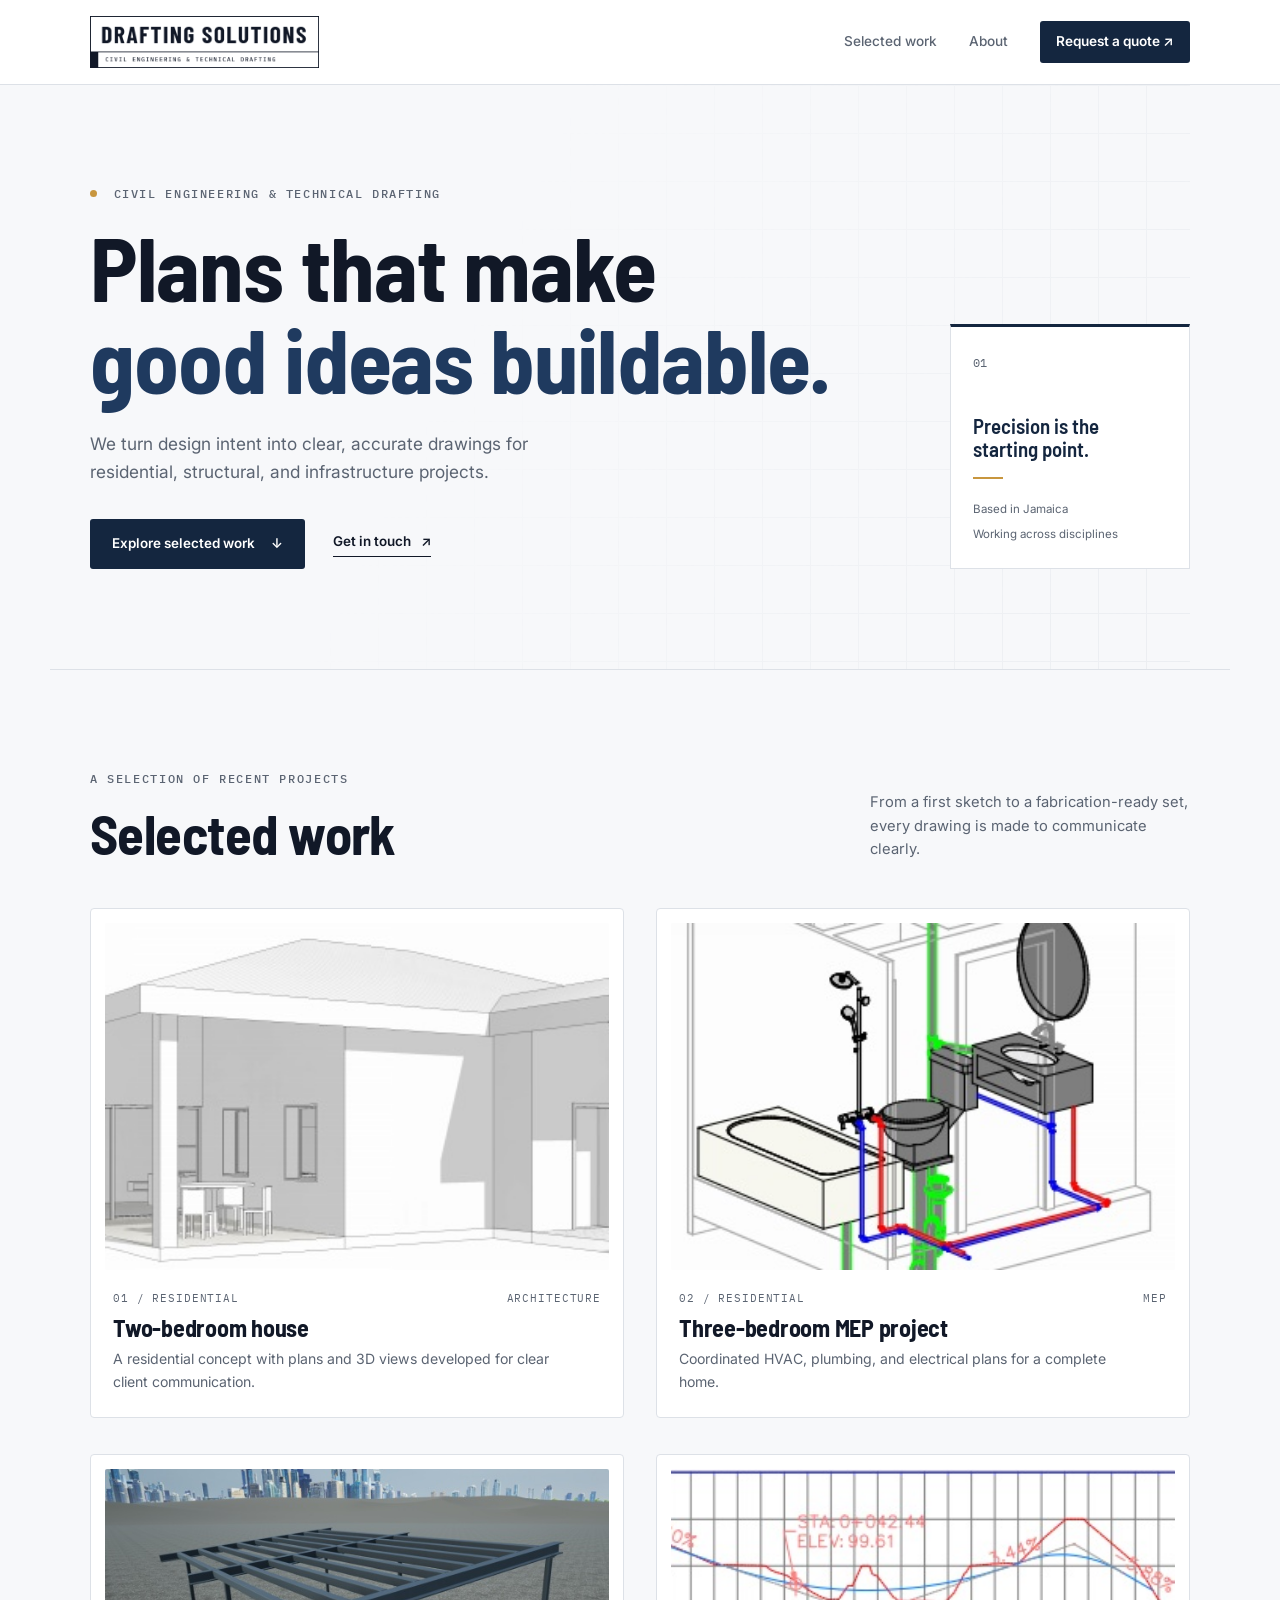
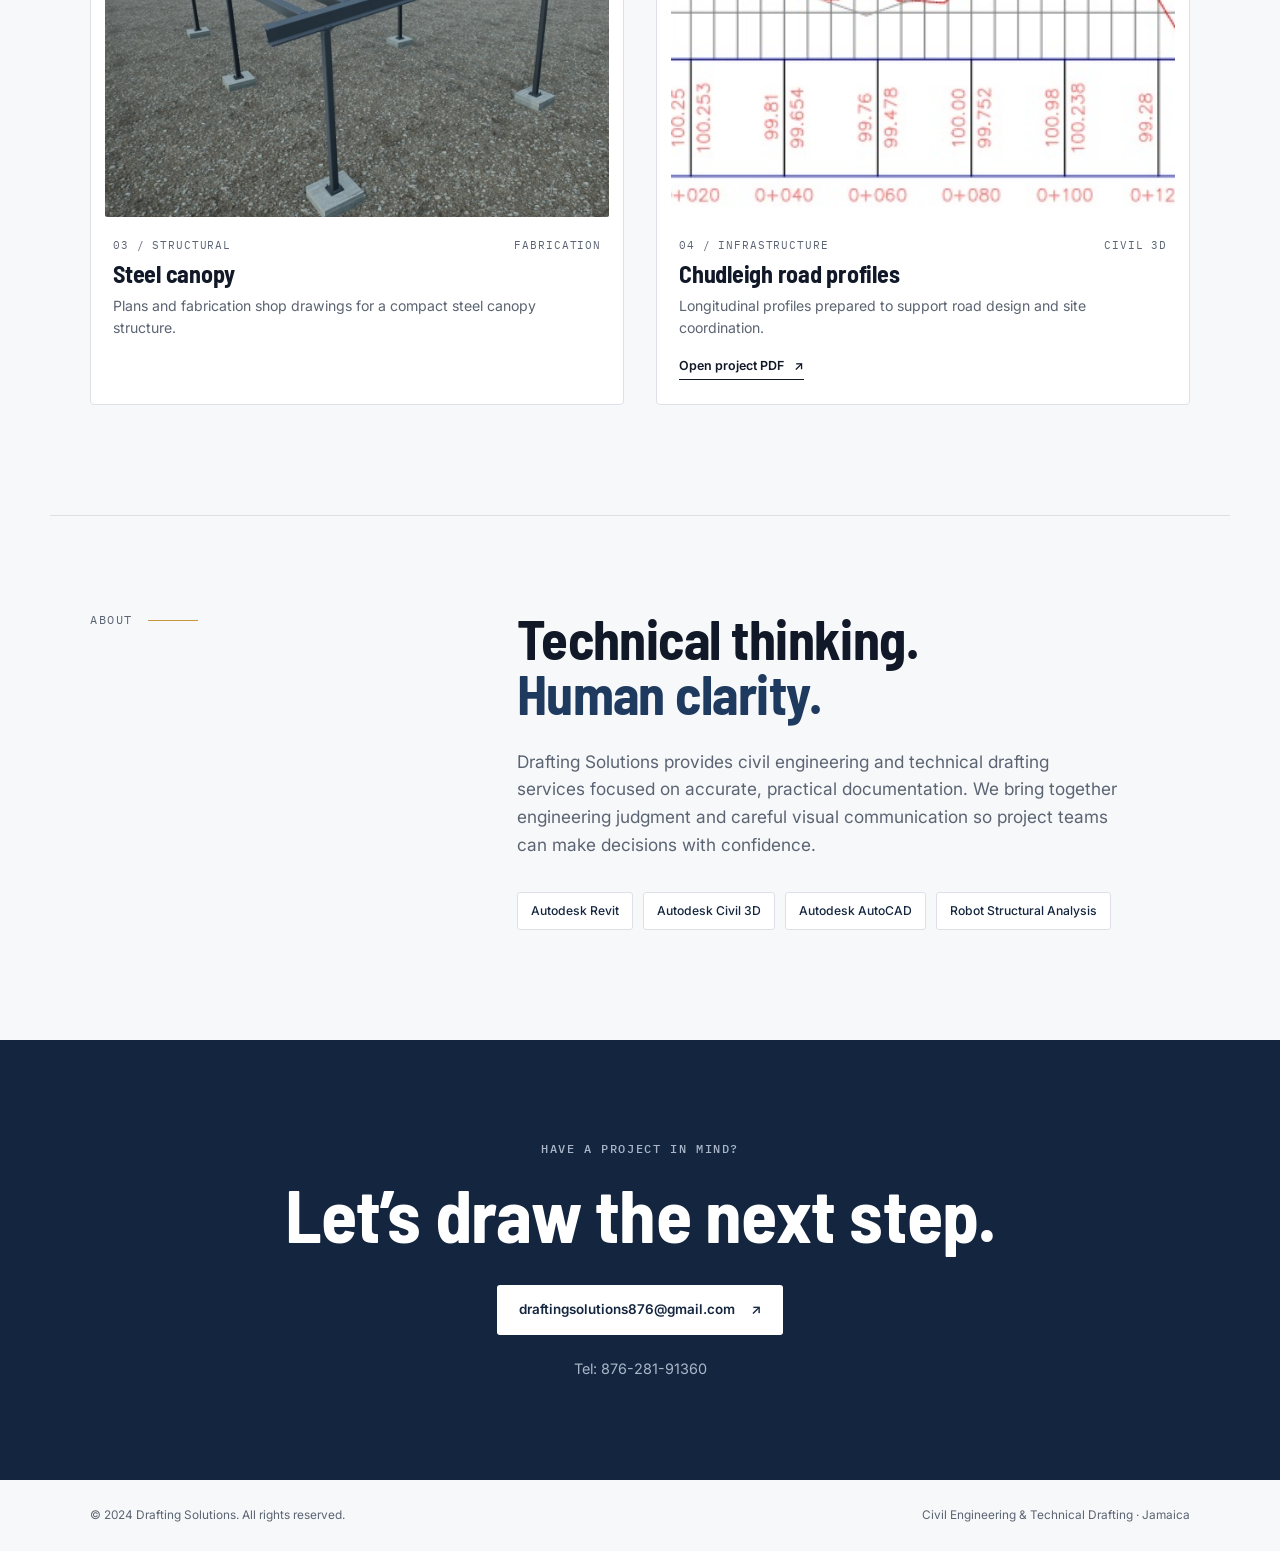
==== commit 3d54390e: "Update contact phone number and copyright year" ====
--- a/index.html
+++ b/index.html
@@ -111,12 +111,12 @@
       <p class="eyebrow">Have a project in mind?</p>
       <h2 id="contact-title">Let’s draw the next step.</h2>
       <a class="button button-light" href="https://mail.google.com/mail/?view=cm&to=draftingsolutions876@gmail.com&su=Project%20Enquiry" target="_blank" rel="noopener">draftingsolutions876@gmail.com <span aria-hidden="true">↗</span></a>
-      <p class="contact-note">Tel: 876-817-3220</p>
+      <p class="contact-note">Tel: 876-281-91360</p>
     </section>
   </main>
 
   <footer class="site-footer">
-    <span>© 2026 Drafting Solutions. All rights reserved.</span>
+    <span>© 2024 Drafting Solutions. All rights reserved.</span>
     <span>Civil Engineering &amp; Technical Drafting · Jamaica</span>
   </footer>
 </body>
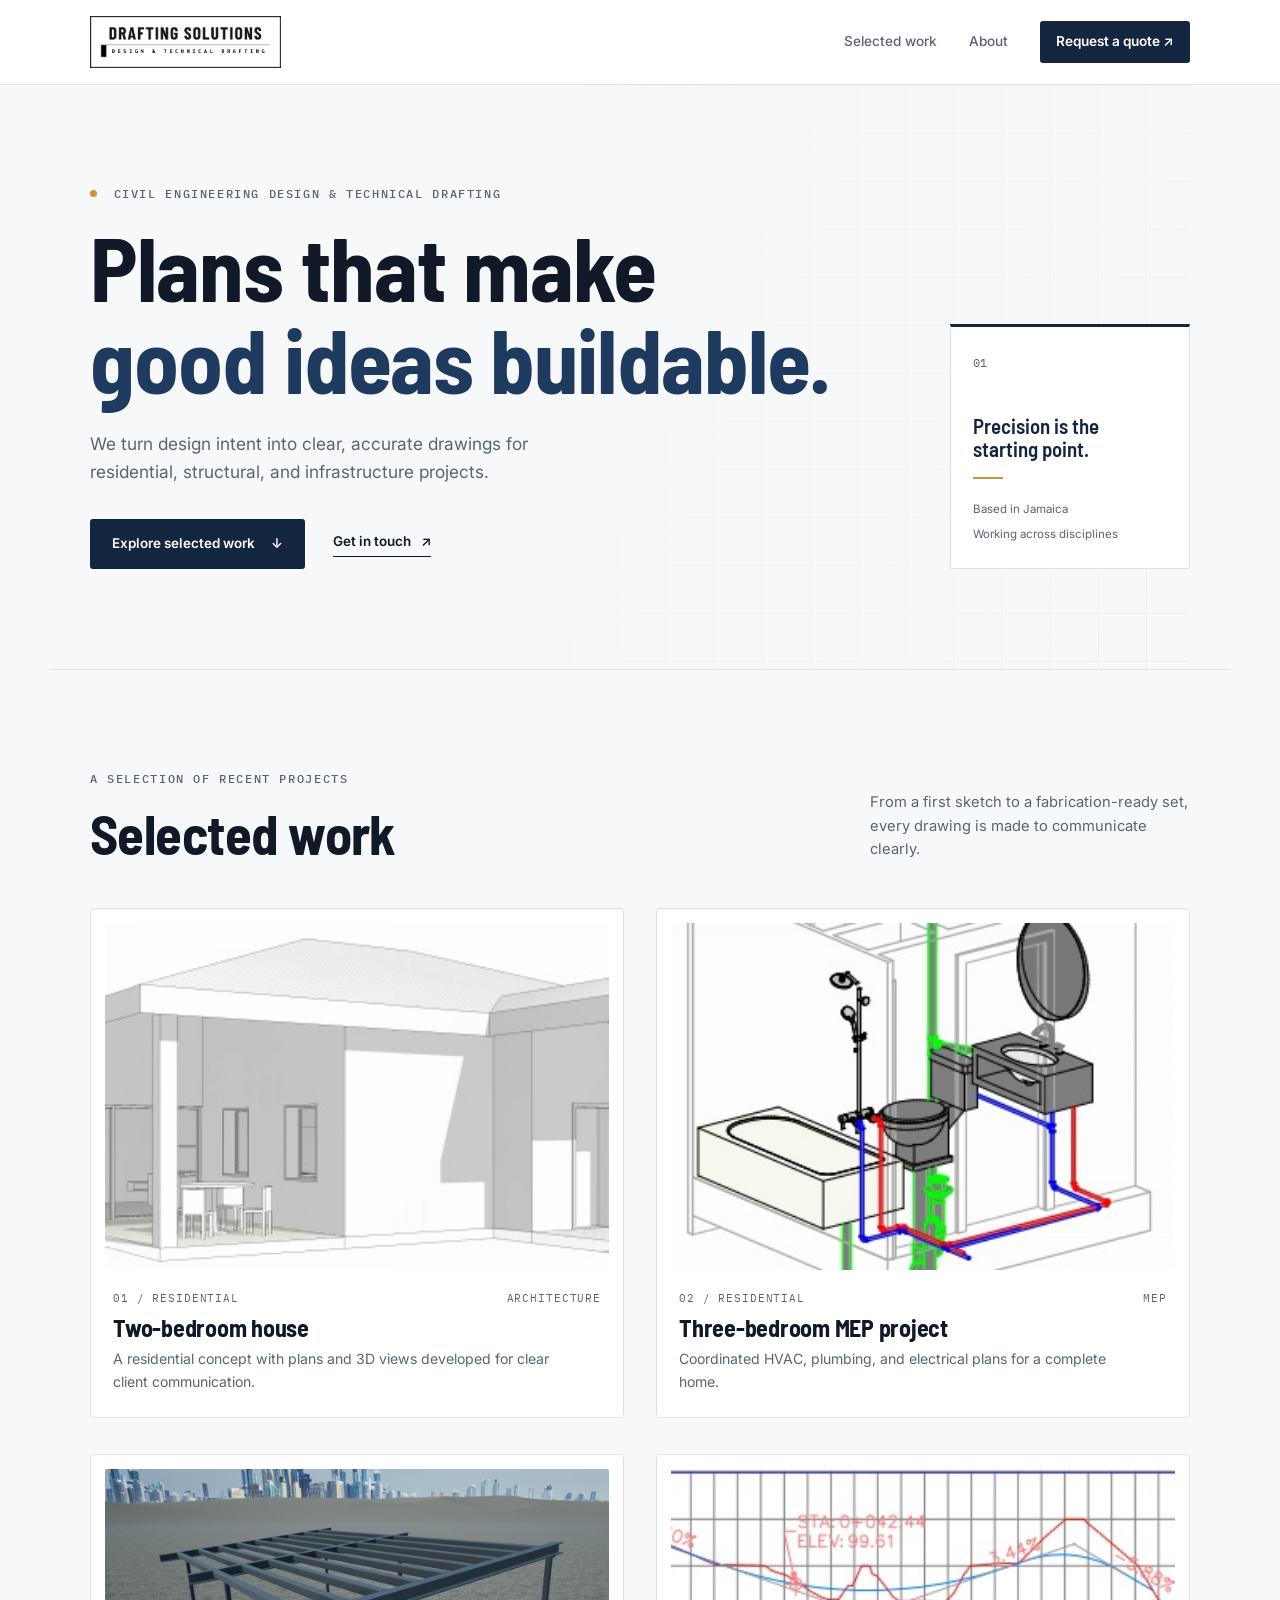
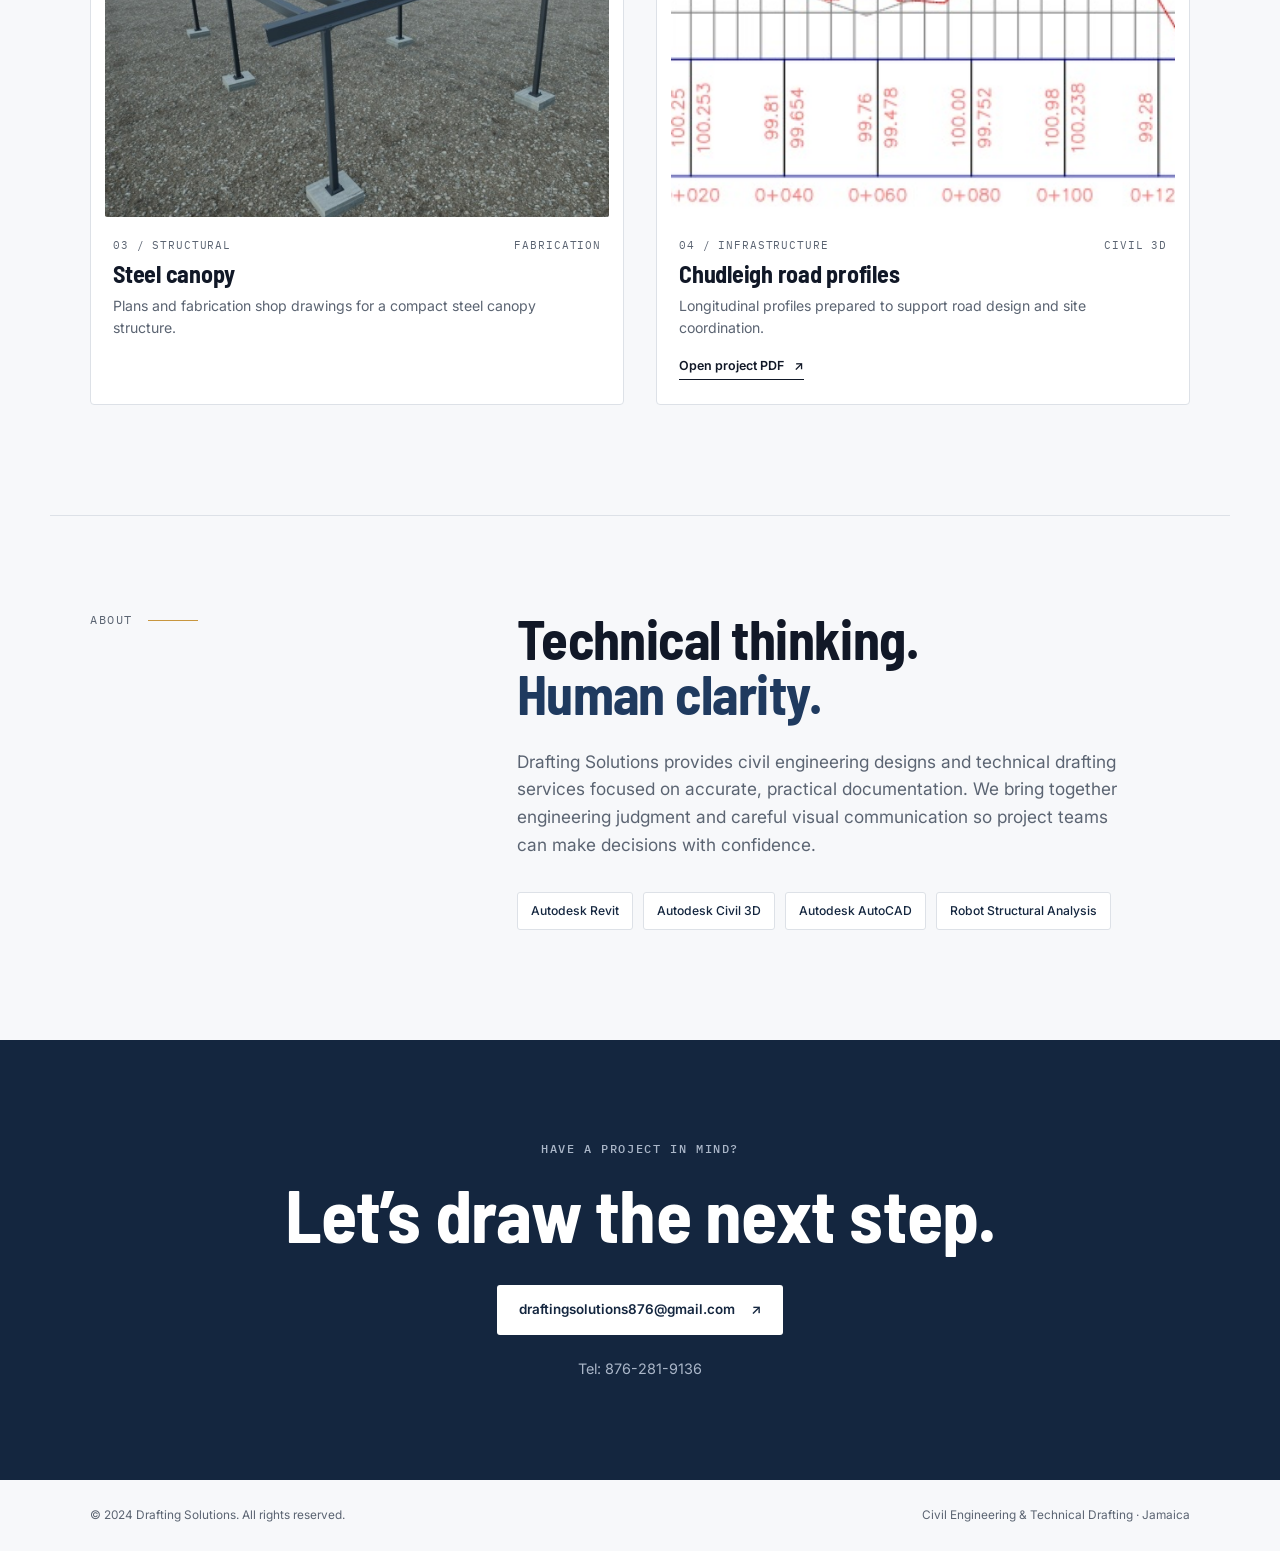
==== commit 20076642: "logo update" ====
--- a/index.html
+++ b/index.html
@@ -3,7 +3,7 @@
 <head>
   <meta charset="utf-8">
   <meta name="viewport" content="width=device-width, initial-scale=1">
-  <meta name="description" content="Drafting Solutions — civil engineering and technical drafting services based in Jamaica.">
+  <meta name="description" content="Drafting Solutions — civil engineering design and technical drafting services based in Jamaica.">
   <title>Drafting Solutions | Civil Engineering &amp; Technical Drafting</title>
   <link rel="preconnect" href="https://fonts.googleapis.com">
   <link rel="preconnect" href="https://fonts.gstatic.com" crossorigin>
@@ -14,7 +14,7 @@
   <header class="site-header">
     <div class="header-inner">
       <a class="brand" href="#top" aria-label="Drafting Solutions home">
-        <img src="assets/logo.png" alt="Drafting Solutions — Civil Engineering &amp; Technical Drafting" width="554" height="126">
+        <img src="assets/logo.png" alt="Drafting Solutions — Design &amp; Technical Drafting" width="1069" height="291">
       </a>
       <nav aria-label="Primary navigation">
         <a href="#work">Selected work</a>
@@ -27,7 +27,7 @@
   <main id="top">
     <section class="hero" aria-labelledby="hero-title">
       <div class="hero-copy">
-        <p class="eyebrow"><span class="status-dot"></span> Civil engineering &amp; technical drafting</p>
+        <p class="eyebrow"><span class="status-dot"></span> Civil engineering design &amp; technical drafting</p>
         <h1 id="hero-title">Plans that make<br><em>good ideas buildable.</em></h1>
         <p class="hero-intro">We turn design intent into clear, accurate drawings for residential, structural, and infrastructure projects.</p>
         <div class="hero-actions">
@@ -100,7 +100,7 @@
       <div class="about-label"><span>About</span><span class="about-rule"></span></div>
       <div class="about-content">
         <h2 id="about-title">Technical thinking.<br><em>Human clarity.</em></h2>
-        <p>Drafting Solutions provides civil engineering and technical drafting services focused on accurate, practical documentation. We bring together engineering judgment and careful visual communication so project teams can make decisions with confidence.</p>
+        <p>Drafting Solutions provides civil engineering designs and technical drafting services focused on accurate, practical documentation. We bring together engineering judgment and careful visual communication so project teams can make decisions with confidence.</p>
         <div class="skills" aria-label="Software skills">
           <span>Autodesk Revit</span><span>Autodesk Civil 3D</span><span>Autodesk AutoCAD</span><span>Robot Structural Analysis</span>
         </div>
@@ -111,7 +111,7 @@
       <p class="eyebrow">Have a project in mind?</p>
       <h2 id="contact-title">Let’s draw the next step.</h2>
       <a class="button button-light" href="https://mail.google.com/mail/?view=cm&to=draftingsolutions876@gmail.com&su=Project%20Enquiry" target="_blank" rel="noopener">draftingsolutions876@gmail.com <span aria-hidden="true">↗</span></a>
-      <p class="contact-note">Tel: 876-281-91360</p>
+      <p class="contact-note">Tel: 876-281-9136</p>
     </section>
   </main>
 
